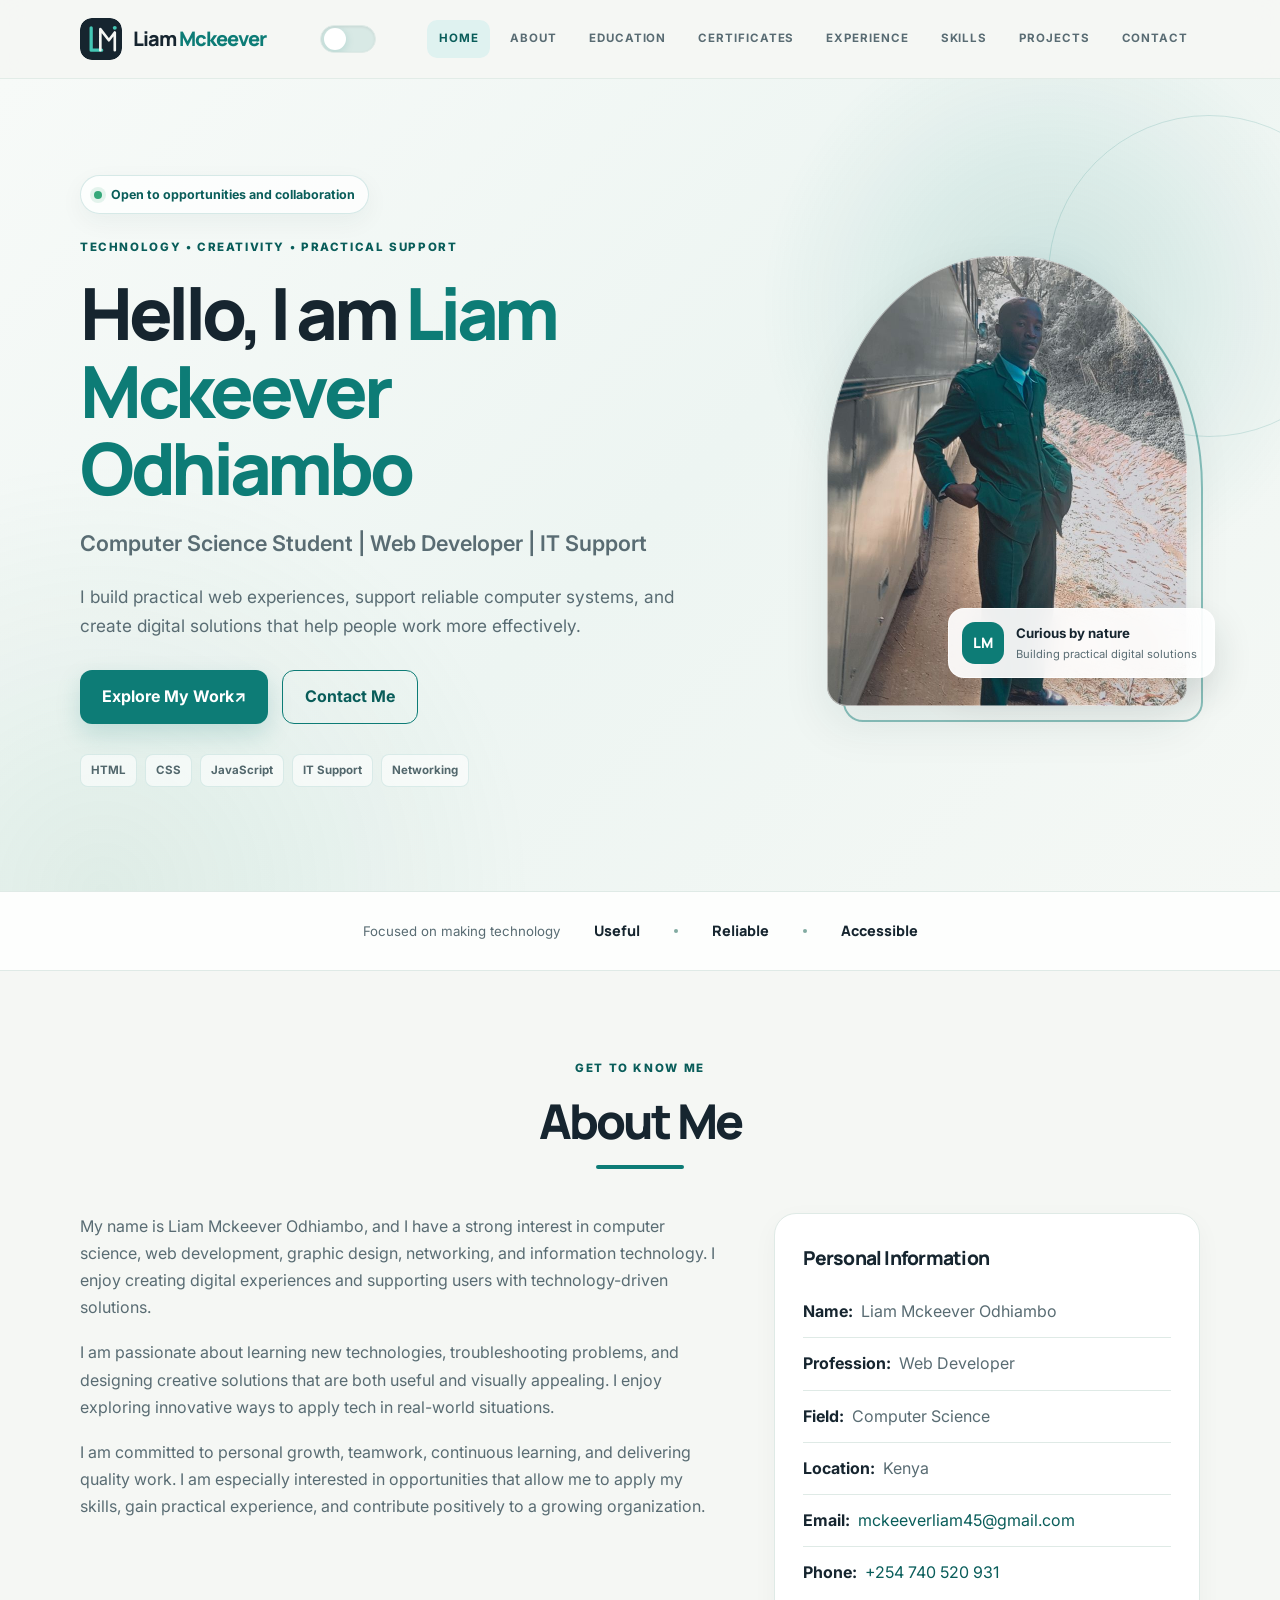
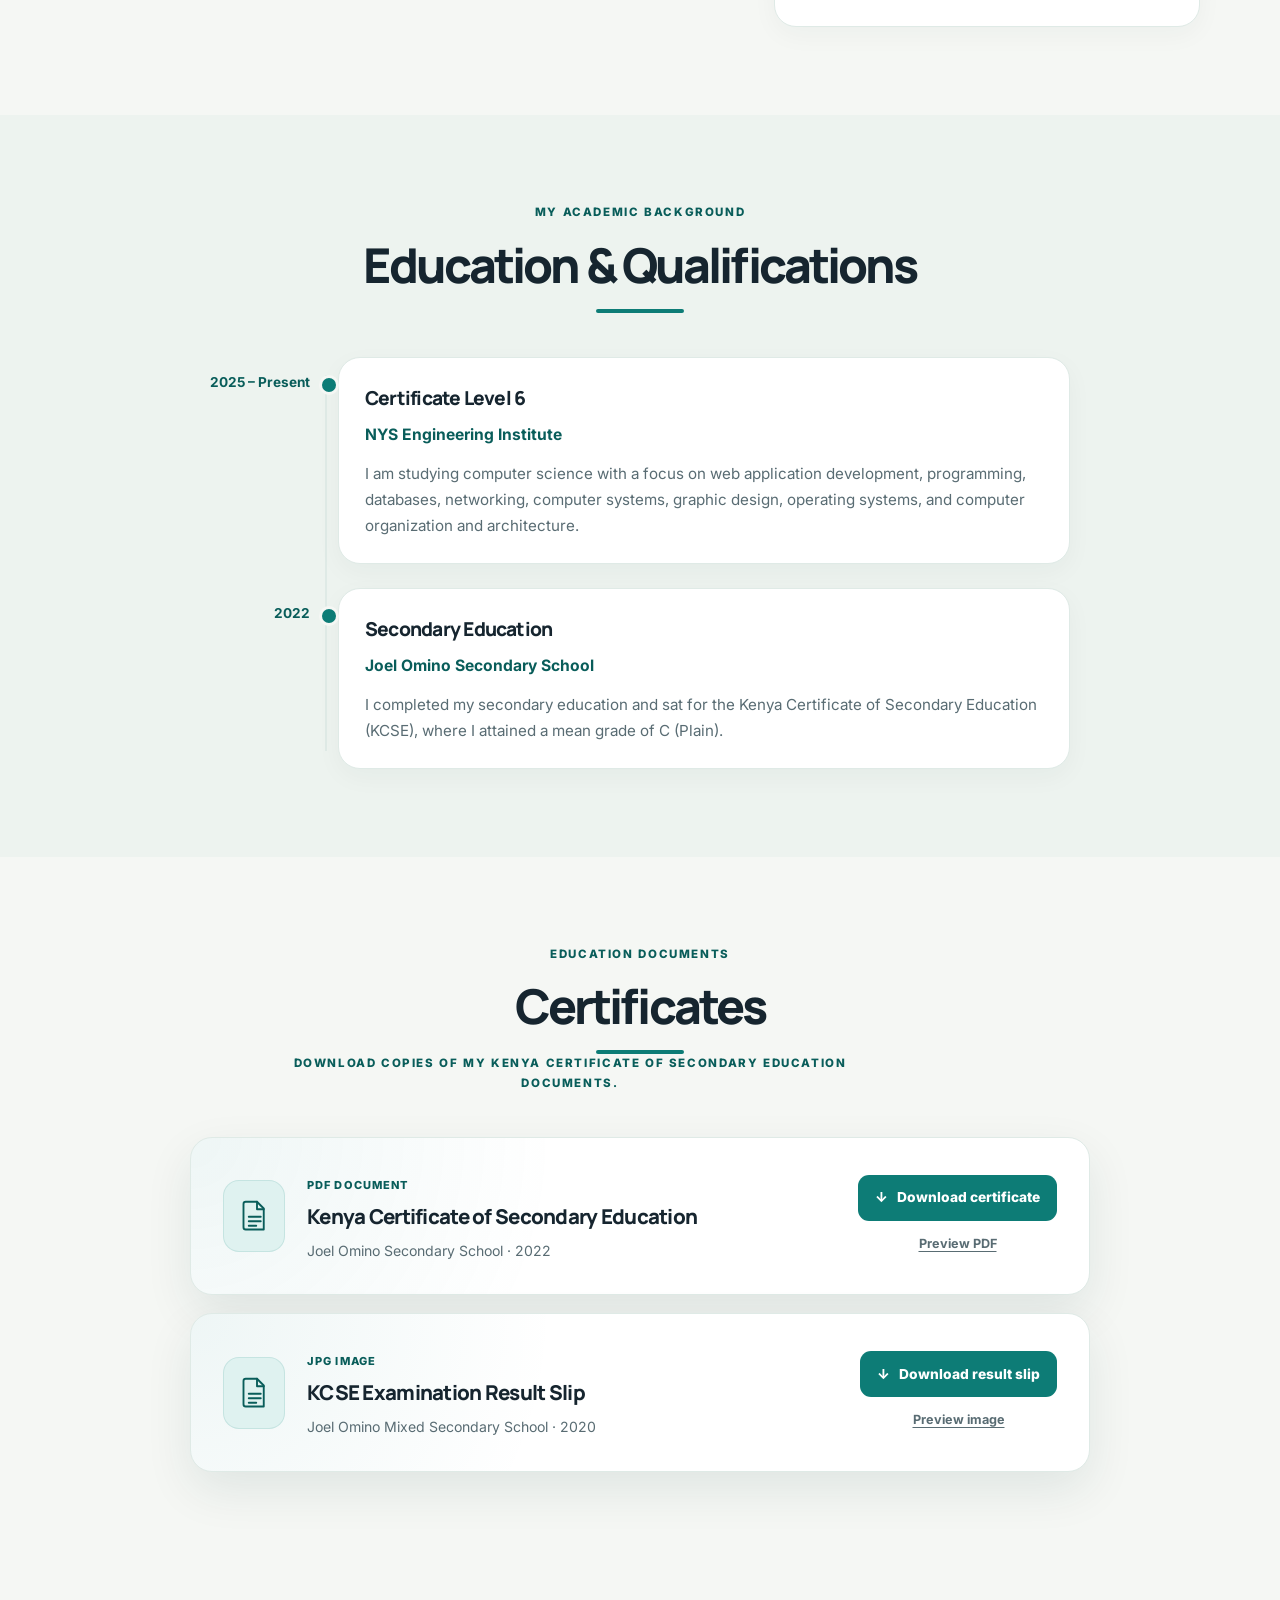
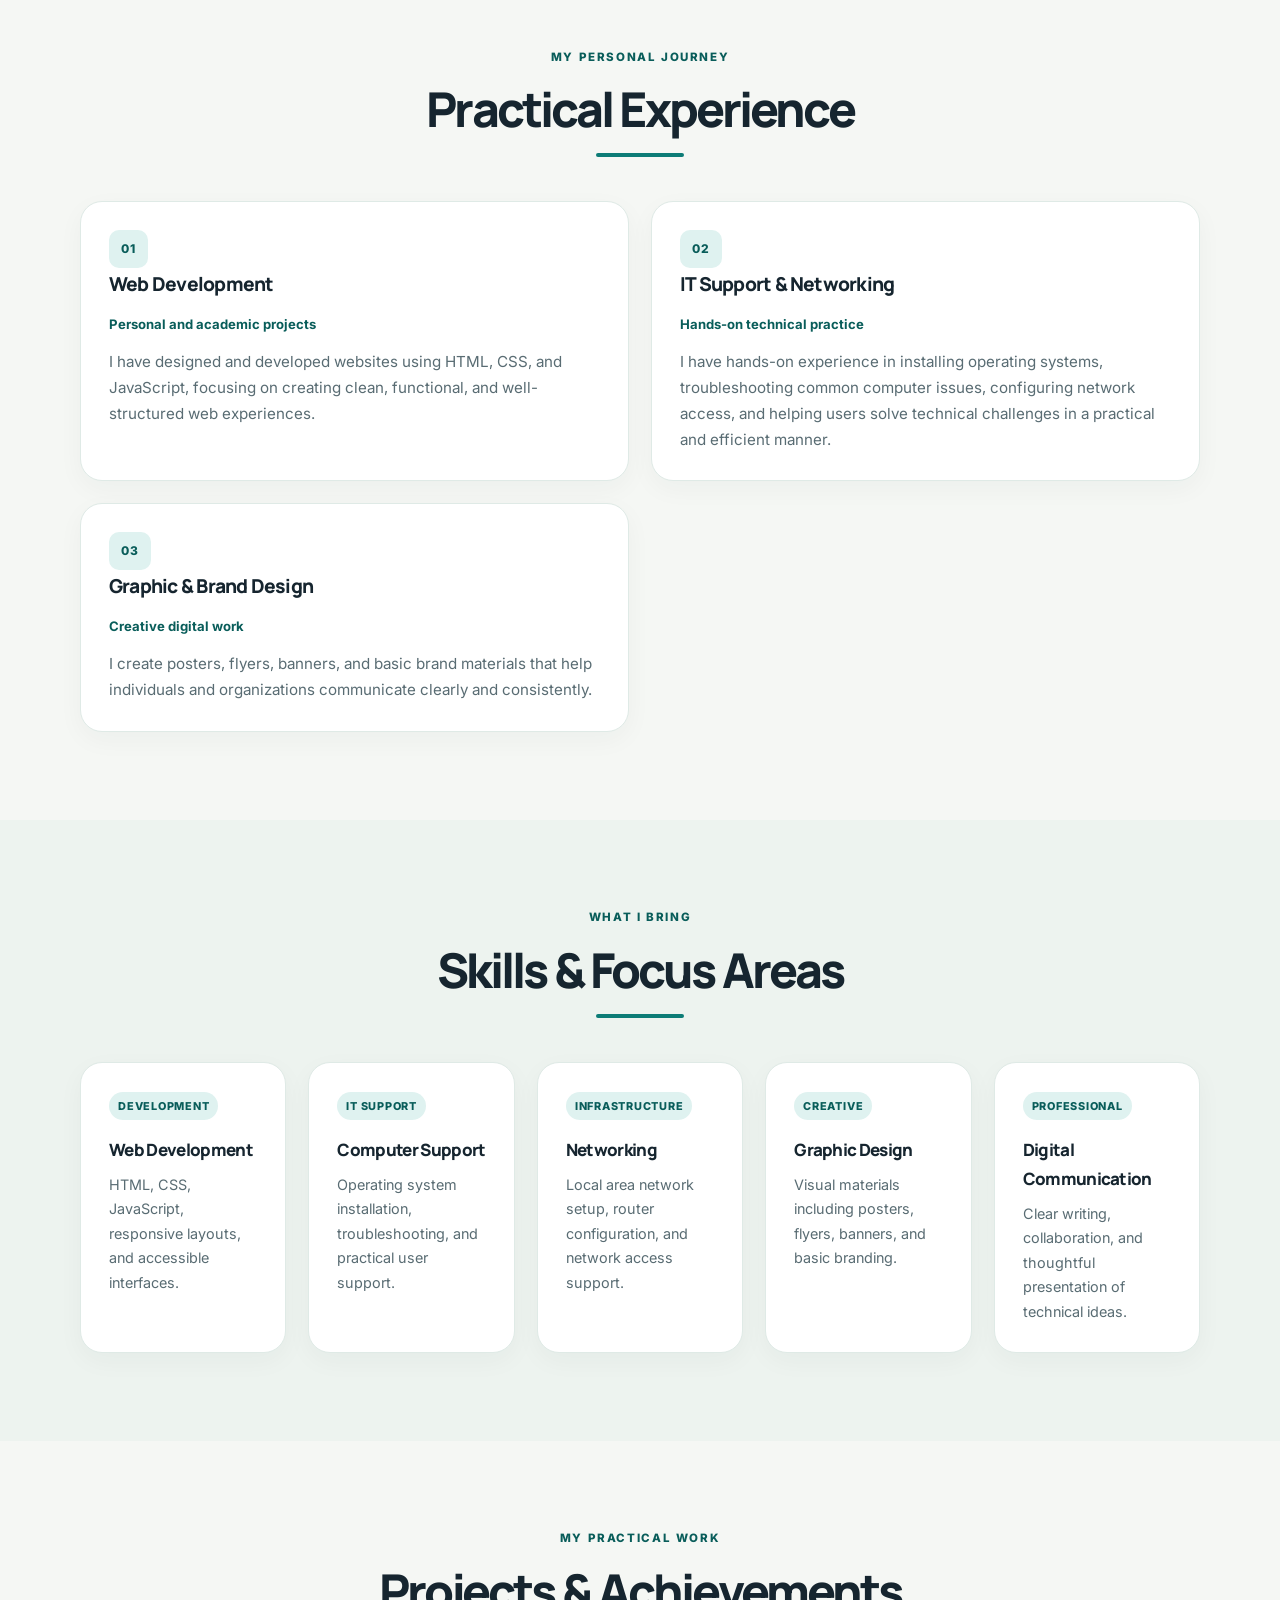
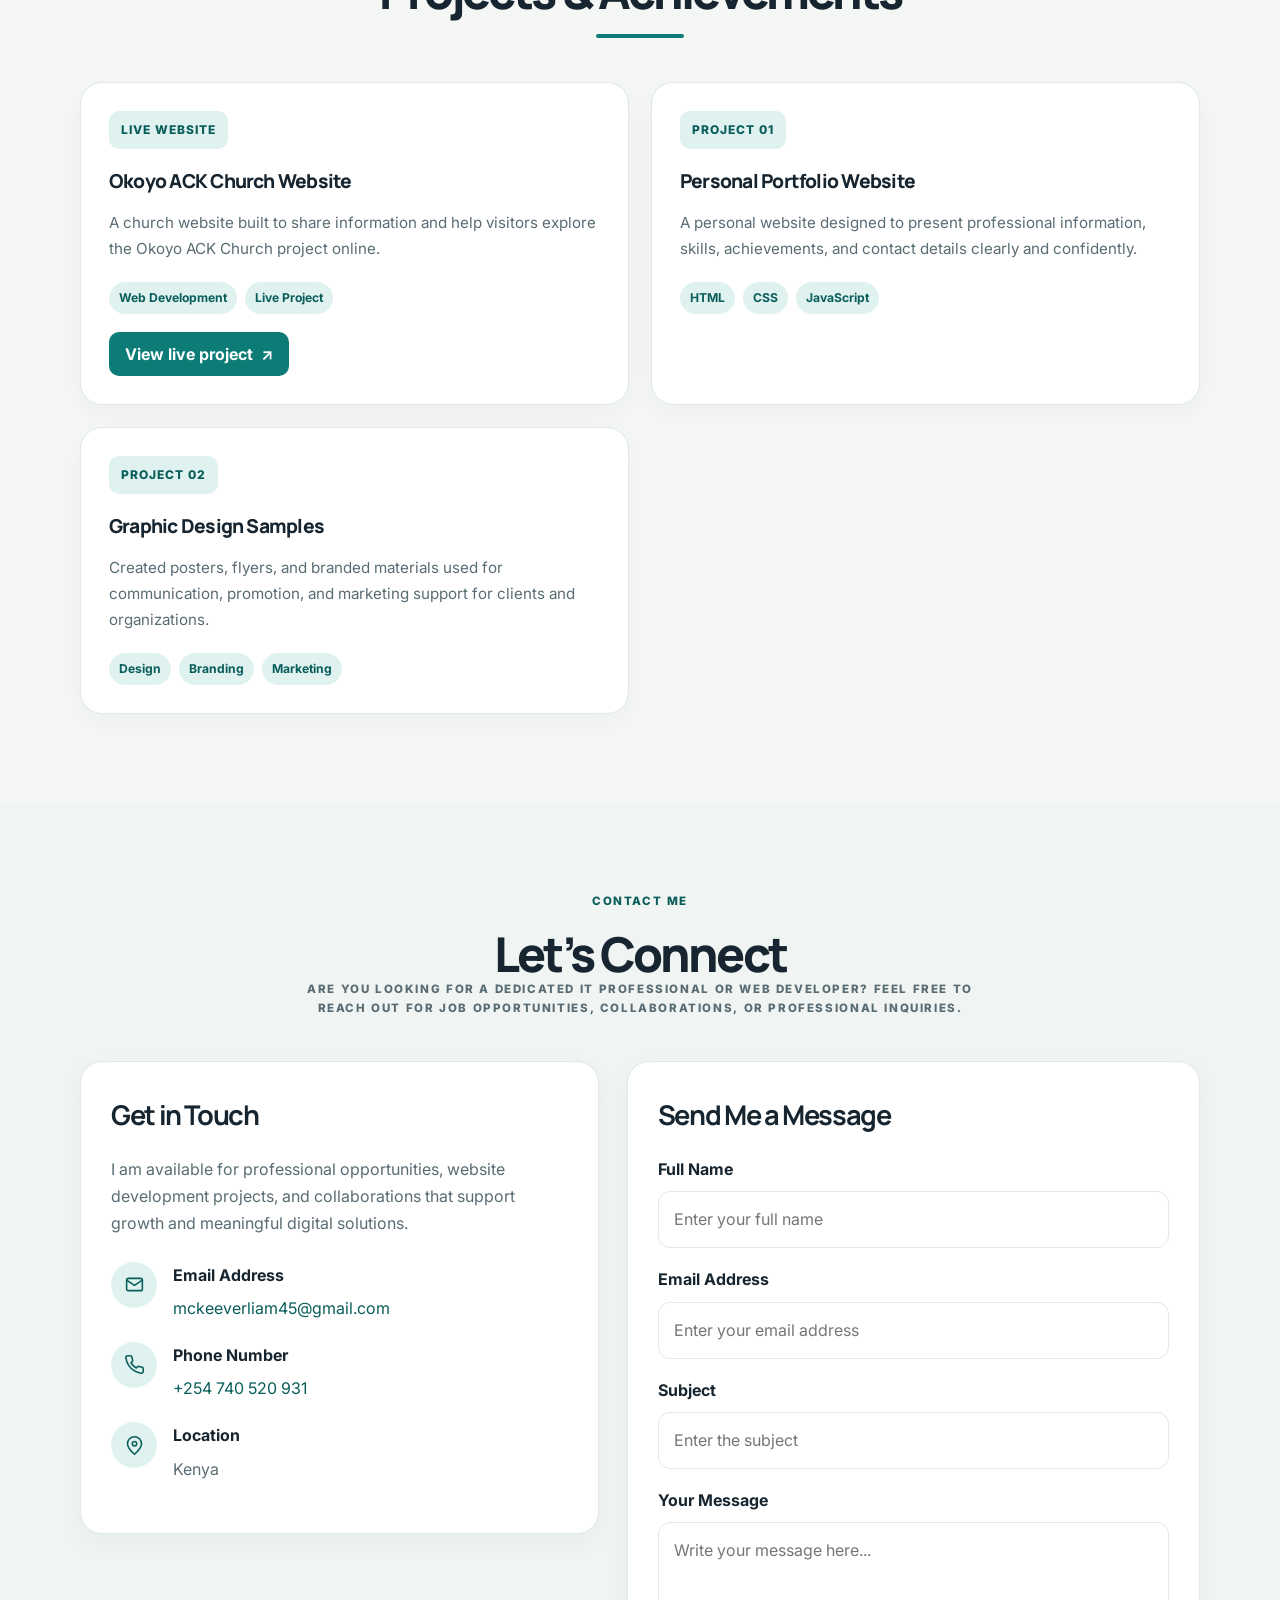
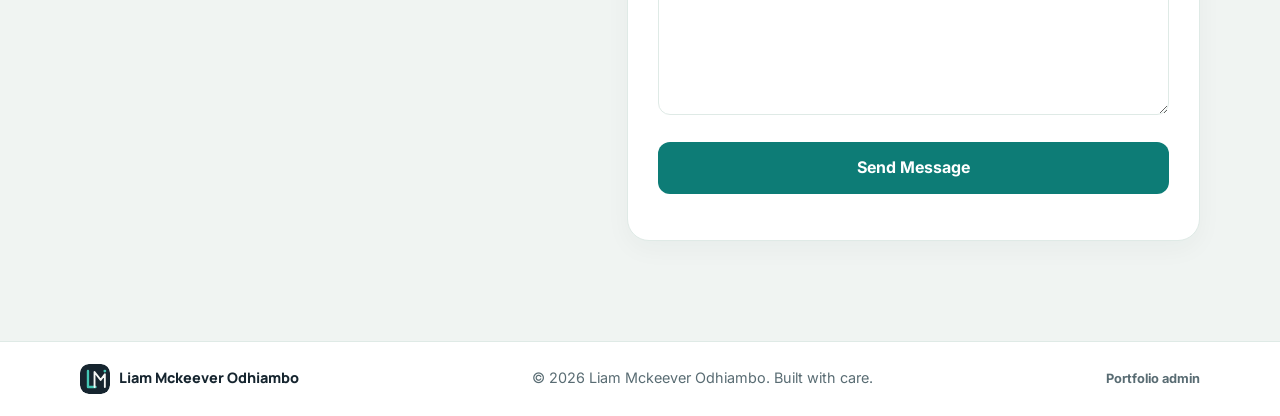
==== liamPortfoloo/index/index.html @ 50aae00d "Add files via upload" ====
<!DOCTYPE html>
<html lang="en">
  <head>
    <meta charset="UTF-8" />
    <meta name="viewport" content="width=device-width, initial-scale=1.0" />
    <meta
      name="description"
      content="Professional portfolio for Liam Mckeever Odhiambo, showcasing experience, education, skills, projects, and contact information."
    />
    <title>Liam Mckeever Odhiambo | Professional Portfolio</title>
    <link rel="icon" type="image/svg+xml" href="../assets/liam-mark.svg" />
    <meta name="theme-color" content="#f5f7f4" />
    <meta property="og:type" content="website" />
    <meta property="og:title" content="Liam Mckeever Odhiambo | Professional Portfolio" />
    <meta
      property="og:description"
      content="Web development, IT support, networking, and creative digital work by Liam Mckeever Odhiambo."
    />
    <link rel="preconnect" href="https://fonts.googleapis.com" />
    <link rel="preconnect" href="https://fonts.gstatic.com" crossorigin />
    <link href="https://fonts.googleapis.com/css2?family=Manrope:wght@400;500;600;700;800&family=Inter:wght@400;500;600;700;800&display=swap" rel="stylesheet" />
    <link rel="stylesheet" href="styles.css" />
    <script>
      /* Apply saved theme before first paint — prevents flash */
      (function () {
        try {
          const saved = localStorage.getItem("liam_theme");
          const prefersDark = window.matchMedia("(prefers-color-scheme: dark)").matches;
          if (saved === "dark" || (!saved && prefersDark)) {
            document.documentElement.dataset.theme = "dark";
          }
        } catch (e) {}
      })();
    </script>
  </head>
  <body>
    <div class="scroll-progress" aria-hidden="true"><span></span></div>
    <a class="skip-link" href="#main-content">Skip to content</a>
    <header class="header">
      <div class="container nav-container">
        <a href="#home" class="logo" aria-label="Liam Mckeever Odhiambo — home">
          <img src="../assets/liam-mark.svg" alt="" aria-hidden="true" />
          <span class="logo-name">Liam <span>Mckeever</span></span>
        </a>

        <!-- Dark mode toggle -->
        <button
          class="theme-toggle"
          id="themeToggle"
          type="button"
          aria-label="Switch to dark mode"
          title="Toggle dark / light mode"
        >
          <span class="theme-toggle-track" aria-hidden="true">
            <span class="theme-toggle-icon theme-toggle-icon--sun">
              <svg width="14" height="14" viewBox="0 0 24 24" fill="none" stroke="currentColor" stroke-width="2.5" stroke-linecap="round"><circle cx="12" cy="12" r="5"/><line x1="12" y1="1" x2="12" y2="3"/><line x1="12" y1="21" x2="12" y2="23"/><line x1="4.22" y1="4.22" x2="5.64" y2="5.64"/><line x1="18.36" y1="18.36" x2="19.78" y2="19.78"/><line x1="1" y1="12" x2="3" y2="12"/><line x1="21" y1="12" x2="23" y2="12"/><line x1="4.22" y1="19.78" x2="5.64" y2="18.36"/><line x1="18.36" y1="5.64" x2="19.78" y2="4.22"/></svg>
            </span>
            <span class="theme-toggle-icon theme-toggle-icon--moon">
              <svg width="13" height="13" viewBox="0 0 24 24" fill="none" stroke="currentColor" stroke-width="2.5" stroke-linecap="round"><path d="M21 12.79A9 9 0 1 1 11.21 3 7 7 0 0 0 21 12.79z"/></svg>
            </span>
            <span class="theme-toggle-thumb"></span>
          </span>
        </button>

        <button
          class="nav-toggle"
          type="button"
          aria-label="Open navigation menu"
          aria-expanded="false"
          aria-controls="mainNavigation"
        >
          <span></span><span></span><span></span>
        </button>

        <nav class="site-nav" id="mainNavigation" aria-label="Main navigation">
          <ul class="nav-links">
            <li><a href="#home">Home</a></li>
            <li><a href="#about">About</a></li>
            <li><a href="#education">Education</a></li>
            <li><a href="#certificates">Certificates</a></li>
            <li><a href="#experience">Experience</a></li>
            <li><a href="#skills">Skills</a></li>
            <li><a href="#projects">Projects</a></li>
            <li><a href="#contact">Contact</a></li>
          </ul>
        </nav>
      </div>
    </header>

    <main id="main-content">
      <section id="home" class="hero">
        <div class="container hero-content">
          <div class="hero-text">
            <p class="availability"><span aria-hidden="true"></span> Open to opportunities and collaboration</p>
            <p class="eyebrow">Technology • creativity • practical support</p>
            <h1>Hello, I am <span>Liam Mckeever Odhiambo</span></h1>
            <h2>Computer Science Student | Web Developer | IT Support</h2>

            <p class="lead">
              I build practical web experiences, support reliable computer systems,
              and create digital solutions that help people work more effectively.
            </p>

            <div class="hero-buttons">
              <a href="#projects" class="btn btn-primary">Explore My Work <span aria-hidden="true">↗</span></a>
              <a href="#contact" class="btn btn-secondary">Contact Me</a>
            </div>
            <div class="hero-toolkit" aria-label="Technology and focus areas">
              <span>HTML</span><span>CSS</span><span>JavaScript</span><span>IT Support</span><span>Networking</span>
            </div>
          </div>

          <div class="hero-image-wrap">
            <div class="hero-image">
              <img src="../images/professional.jpg" alt="Portrait of Liam Mckeever Odhiambo" />
              <div class="portrait-caption">
                <span class="portrait-mark" aria-hidden="true">LM</span>
                <span><strong>Curious by nature</strong><small>Building practical digital solutions</small></span>
              </div>
            </div>
          </div>
        </div>
      </section>

      <section class="focus-band" aria-label="Areas of focus">
        <div class="container focus-band-inner">
          <p>Focused on making technology</p>
          <span>Useful</span><span class="focus-divider" aria-hidden="true"></span>
          <span>Reliable</span><span class="focus-divider" aria-hidden="true"></span>
          <span>Accessible</span>
        </div>
      </section>

      <section id="about" class="section">
        <div class="container">
          <div class="section-heading">
            <p class="eyebrow">Get to know me</p>
            <h2>About Me</h2>
            <div class="underline"></div>
          </div>

          <div class="about-content">
            <div class="about-text">
              <p>
                My name is Liam Mckeever Odhiambo, and I have a strong interest in
                computer science, web development, graphic design, networking, and
                information technology. I enjoy creating digital experiences and
                supporting users with technology-driven solutions.
              </p>

              <p>
                I am passionate about learning new technologies, troubleshooting
                problems, and designing creative solutions that are both useful and
                visually appealing. I enjoy exploring innovative ways to apply tech
                in real-world situations.
              </p>

              <p>
                I am committed to personal growth, teamwork, continuous learning,
                and delivering quality work. I am especially interested in
                opportunities that allow me to apply my skills, gain practical
                experience, and contribute positively to a growing organization.
              </p>
            </div>

            <div class="personal-details">
              <h3>Personal Information</h3>

              <p><strong>Name:</strong> Liam Mckeever Odhiambo</p>
              <p><strong>Profession:</strong> Web Developer</p>
              <p><strong>Field:</strong> Computer Science</p>
              <p><strong>Location:</strong> Kenya</p>
              <p>
                <strong>Email:</strong>
                <a href="mailto:mckeeverliam45@gmail.com">mckeeverliam45@gmail.com</a>
              </p>
              <p>
                <strong>Phone:</strong>
                <a href="tel:+254740520931">+254 740 520 931</a>
              </p>
            </div>
          </div>
        </div>
      </section>

      <section id="education" class="section section-alt">
        <div class="container">
          <div class="section-heading">
            <p class="eyebrow">My academic background</p>
            <h2>Education &amp; Qualifications</h2>
            <div class="underline"></div>
          </div>

          <div class="timeline">
            <div class="timeline-item">
              <div class="timeline-date">2025 – Present</div>

              <div class="timeline-content">
                <h3>Certificate Level 6</h3>
                <h4>NYS Engineering Institute</h4>
                <p>
                  I am studying computer science with a focus on web application
                  development, programming, databases, networking, computer systems,
                  graphic design, operating systems, and computer organization and
                  architecture.
                </p>
              </div>
            </div>

            <div class="timeline-item">
              <div class="timeline-date">2022</div>

              <div class="timeline-content">
                <h3>Secondary Education</h3>
                <h4>Joel Omino Secondary School</h4>
                <p>
                  I completed my secondary education and sat for the Kenya
                  Certificate of Secondary Education (KCSE), where I attained a mean
                  grade of C (Plain).
                </p>
              </div>
            </div>
          </div>
        </div>
      </section>

      <section id="certificates" class="section">
        <div class="container">
          <div class="section-heading">
            <p class="eyebrow">Education documents</p>
            <h2>Certificates</h2>
            <div class="underline"></div>
            <p class="section-intro">
              Download copies of my Kenya Certificate of Secondary Education documents.
            </p>
          </div>

          <div class="certificate-list">
            <article class="certificate-card">
              <div class="certificate-icon" aria-hidden="true">
                <svg viewBox="0 0 48 48" fill="none">
                  <path d="M13 5h15l9 9v28H13a3 3 0 0 1-3-3V8a3 3 0 0 1 3-3Z" stroke="currentColor" stroke-width="2.5" stroke-linejoin="round" />
                  <path d="M28 5v10h9M17 25h16M17 31h16M17 37h10" stroke="currentColor" stroke-width="2.5" stroke-linecap="round" stroke-linejoin="round" />
                </svg>
              </div>
              <div class="certificate-details">
                <span class="certificate-label">PDF document</span>
                <h3>Kenya Certificate of Secondary Education</h3>
                <p>Joel Omino Secondary School · 2022</p>
              </div>
              <div class="certificate-actions">
                <a
                  class="certificate-download"
                  href="../documents/JOEL%20KCSE%20CERT.pdf"
                  download="Liam-Mckeever-Odhiambo-KCSE-Certificate.pdf"
                >
                  <span aria-hidden="true">↓</span> Download certificate
                </a>
                <a
                  class="certificate-preview"
                  href="../documents/JOEL%20KCSE%20CERT.pdf"
                  target="_blank"
                  rel="noopener noreferrer"
                >Preview PDF</a>
              </div>
            </article>
            <article class="certificate-card">
              <div class="certificate-icon" aria-hidden="true">
                <svg viewBox="0 0 48 48" fill="none">
                  <path d="M13 5h15l9 9v28H13a3 3 0 0 1-3-3V8a3 3 0 0 1 3-3Z" stroke="currentColor" stroke-width="2.5" stroke-linejoin="round" />
                  <path d="M28 5v10h9M17 25h16M17 31h16M17 37h10" stroke="currentColor" stroke-width="2.5" stroke-linecap="round" stroke-linejoin="round" />
                </svg>
              </div>
              <div class="certificate-details">
                <span class="certificate-label">JPG image</span>
                <h3>KCSE Examination Result Slip</h3>
                <p>Joel Omino Mixed Secondary School · 2020</p>
              </div>
              <div class="certificate-actions">
                <a
                  class="certificate-download"
                  href="../documents/WPS_edit20250319073129_mode-1_rotation180_shape85058832.jpg"
                  download="Liam-Mckeever-Odhiambo-KCSE-Result-Slip.jpg"
                >
                  <span aria-hidden="true">↓</span> Download result slip
                </a>
                <a
                  class="certificate-preview"
                  href="../documents/WPS_edit20250319073129_mode-1_rotation180_shape85058832.jpg"
                  target="_blank"
                  rel="noopener noreferrer"
                >Preview image</a>
              </div>
            </article>
          </div>
        </div>
      </section>

      <section id="experience" class="section">
        <div class="container">
          <div class="section-heading">
            <p class="eyebrow">My personal journey</p>
            <h2>Practical Experience</h2>
            <div class="underline"></div>
          </div>

          <div class="experience-grid">
            <article class="card">
              <div class="card-icon">01</div>
              <h3>Web Development</h3>
              <p class="date">Personal and academic projects</p>
              <p>
                I have designed and developed websites using HTML, CSS, and
                JavaScript, focusing on creating clean, functional, and well-structured
                web experiences.
              </p>
            </article>

            <article class="card">
              <div class="card-icon">02</div>
              <h3>IT Support &amp; Networking</h3>
              <p class="date">Hands-on technical practice</p>
              <p>
                I have hands-on experience in installing operating systems,
                troubleshooting common computer issues, configuring network access,
                and helping users solve technical challenges in a practical and
                efficient manner.
              </p>
            </article>

            <article class="card">
              <div class="card-icon">03</div>
              <h3>Graphic &amp; Brand Design</h3>
              <p class="date">Creative digital work</p>
              <p>
                I create posters, flyers, banners, and basic brand materials that
                help individuals and organizations communicate clearly and
                consistently.
              </p>
            </article>
          </div>
        </div>
      </section>

      <section id="skills" class="section section-alt">
        <div class="container">
          <div class="section-heading">
            <p class="eyebrow">What I bring</p>
            <h2>Skills &amp; Focus Areas</h2>
            <div class="underline"></div>
          </div>

          <div class="skills-grid">
            <article class="skill-box"><span class="skill-category">Development</span><h3>Web Development</h3><p>HTML, CSS, JavaScript, responsive layouts, and accessible interfaces.</p></article>
            <article class="skill-box"><span class="skill-category">IT Support</span><h3>Computer Support</h3><p>Operating system installation, troubleshooting, and practical user support.</p></article>
            <article class="skill-box"><span class="skill-category">Infrastructure</span><h3>Networking</h3><p>Local area network setup, router configuration, and network access support.</p></article>
            <article class="skill-box"><span class="skill-category">Creative</span><h3>Graphic Design</h3><p>Visual materials including posters, flyers, banners, and basic branding.</p></article>
            <article class="skill-box"><span class="skill-category">Professional</span><h3>Digital Communication</h3><p>Clear writing, collaboration, and thoughtful presentation of technical ideas.</p></article>
          </div>
        </div>
      </section>

      <section id="projects" class="section">
        <div class="container">
          <div class="section-heading">
            <p class="eyebrow">My practical work</p>
            <h2>Projects &amp; Achievements</h2>
            <div class="underline"></div>
          </div>

          <div class="projects-grid">
            <article class="project-card persistent-project" data-project-url="https://okoyo-ack-church.onrender.com/">
              <div class="project-number">Live website</div>
              <h3>Okoyo ACK Church Website</h3>
              <p>
                A church website built to share information and help visitors
                explore the Okoyo ACK Church project online.
              </p>
              <div class="tags">
                <span>Web Development</span>
                <span>Live Project</span>
              </div>
              <a
                class="project-link-button"
                href="https://okoyo-ack-church.onrender.com/"
                target="_blank"
                rel="noopener noreferrer"
                aria-label="View the Okoyo ACK Church website (opens in a new tab)"
              >View live project <span aria-hidden="true">↗</span></a>
            </article>

            <article class="project-card">
              <div class="project-number">Project 01</div>
              <h3>Personal Portfolio Website</h3>
              <p>
                A personal website designed to present professional information,
                skills, achievements, and contact details clearly and confidently.
              </p>
              <div class="tags">
                <span>HTML</span>
                <span>CSS</span>
                <span>JavaScript</span>
              </div>
            </article>

            <article class="project-card">
              <div class="project-number">Project 02</div>
              <h3>Graphic Design Samples</h3>
              <p>
                Created posters, flyers, and branded materials used for communication,
                promotion, and marketing support for clients and organizations.
              </p>
              <div class="tags">
                <span>Design</span>
                <span>Branding</span>
                <span>Marketing</span>
              </div>
            </article>
          </div>
        </div>
      </section>
      <section id="contact" class="contact-section">
      <div class="container contact-container">
        <div class="section-heading contact-heading">
          <p class="eyebrow">Contact me</p>
          <h2>Let’s Connect</h2>
          <p>
            Are you looking for a dedicated IT professional or web developer? Feel
            free to reach out for job opportunities, collaborations, or professional
            inquiries.
          </p>
        </div>

        <div class="contact-content">
          <div class="contact-info">
            <h3>Get in Touch</h3>
            <p>
              I am available for professional opportunities, website development
              projects, and collaborations that support growth and meaningful
              digital solutions.
            </p>

            <div class="contact-item">
              <span class="contact-icon" aria-hidden="true">
                <svg viewBox="0 0 24 24" fill="none" stroke="currentColor" stroke-width="1.8" stroke-linecap="round" stroke-linejoin="round">
                  <rect x="3" y="5" width="18" height="14" rx="2"></rect>
                  <path d="m3 7 9 6 9-6"></path>
                </svg>
              </span>
              <div>
                <h4>Email Address</h4>
                <p>
                  <a href="mailto:mckeeverliam45@gmail.com">mckeeverliam45@gmail.com</a>
                </p>
              </div>
            </div>

            <div class="contact-item">
              <span class="contact-icon" aria-hidden="true">
                <svg viewBox="0 0 24 24" fill="none" stroke="currentColor" stroke-width="1.8" stroke-linecap="round" stroke-linejoin="round">
                  <path d="M22 16.9v3a2 2 0 0 1-2.2 2 19.8 19.8 0 0 1-8.6-3.1 19.4 19.4 0 0 1-6-6A19.8 19.8 0 0 1 2.1 4.2 2 2 0 0 1 4.1 2h3a2 2 0 0 1 2 1.7c.1 1 .4 2 .7 2.9a2 2 0 0 1-.5 2.1L8 10a16 16 0 0 0 6 6l1.3-1.3a2 2 0 0 1 2.1-.5c.9.3 1.9.6 2.9.7a2 2 0 0 1 1.7 2Z"></path>
                </svg>
              </span>
              <div>
                <h4>Phone Number</h4>
                <p>
                  <a href="tel:+254740520931">+254 740 520 931</a>
                </p>
              </div>
            </div>

            <div class="contact-item">
              <span class="contact-icon" aria-hidden="true">
                <svg viewBox="0 0 24 24" fill="none" stroke="currentColor" stroke-width="1.8" stroke-linecap="round" stroke-linejoin="round">
                  <path d="M20 10c0 5-8 12-8 12S4 15 4 10a8 8 0 1 1 16 0Z"></path>
                  <circle cx="12" cy="10" r="2.5"></circle>
                </svg>
              </span>
              <div>
                <h4>Location</h4>
                <p>Kenya</p>
              </div>
            </div>

          </div>

          <div class="contact-form-container">
            <h3>Send Me a Message</h3>

            <form id="contactForm" action="../backend/contact.php" method="post">
              <div class="form-group">
                <label for="name">Full Name</label>
                <input type="text" id="name" name="name" autocomplete="name" maxlength="100" placeholder="Enter your full name" required />
              </div>

              <div class="form-group">
                <label for="email">Email Address</label>
                <input type="email" id="email" name="email" autocomplete="email" maxlength="150" placeholder="Enter your email address" required />
              </div>

              <div class="form-group">
                <label for="subject">Subject</label>
                <input type="text" id="subject" name="subject" maxlength="200" placeholder="Enter the subject" required />
              </div>

              <div class="form-group">
                <label for="message">Your Message</label>
                <textarea id="message" name="message" rows="6" maxlength="5000" placeholder="Write your message here..." required></textarea>
              </div>

              <button type="submit" class="contact-btn">Send Message</button>
              <p id="formStatus" role="status" aria-live="polite"></p>
            </form>
          </div>
        </div>
      </div>
      </section>
    </main>

    <footer class="site-footer">
      <div class="container">
        <a href="#home" class="footer-brand" aria-label="Liam Mckeever Odhiambo — back to top">
          <img src="../assets/liam-mark.svg" alt="" aria-hidden="true" />
          <span>Liam Mckeever Odhiambo</span>
        </a>
        <p>&copy; <span id="currentYear">2026</span> Liam Mckeever Odhiambo. Built with care.</p>
        <a class="admin-access-link" href="admin.html">Portfolio admin</a>
      </div>
    </footer>
    <a class="back-to-top" href="#home" aria-label="Back to top">
      <span aria-hidden="true">↑</span>
    </a>
    <script src="../js/portfolio-content.js" defer></script>
    <script src="../js/contact.js" defer></script>
  </body>
</html>
---- liamPortfoloo/index/styles.css ----
/* ── Light theme (default) ───────────────────────────────── */
:root {
  --bg: #f5f7f4;
  --bg-soft: #eef4f0;
  --surface: #ffffff;
  --surface-strong: #eaf5f3;
  --text: #16252f;
  --muted: #596c73;
  --accent: #0d7c76;
  --accent-dark: #095d5a;
  --accent-soft: #dff2f0;
  --line: #dfeae6;
  --shadow: 0 18px 48px rgba(15, 55, 55, 0.09);
  --radius: 22px;
  --radius-small: 14px;

  /* toggle */
  --toggle-bg:    #d8e9e5;
  --toggle-thumb: #ffffff;
  --toggle-shadow: 0 2px 8px rgba(13,124,118,0.18);
}

/* ── Dark theme ──────────────────────────────────────────── */
[data-theme="dark"] {
  --bg:            #0d1b22;
  --bg-soft:       #132029;
  --surface:       #162530;
  --surface-strong:#1a2f3c;
  --text:          #d8ebea;
  --muted:         #7ea8b0;
  --accent:        #12a399;
  --accent-dark:   #0d7c76;
  --accent-soft:   #0d2e2b;
  --line:          #1e3545;
  --shadow:        0 18px 48px rgba(0, 0, 0, 0.45);

  /* toggle */
  --toggle-bg:    #1e3d4a;
  --toggle-thumb: #12a399;
  --toggle-shadow: 0 2px 8px rgba(18,163,153,0.35);

  color-scheme: dark;
}

/* ── Global theme transition (only on explicit toggles, not page load) ── */
.theme-transitioning,
.theme-transitioning *,
.theme-transitioning *::before,
.theme-transitioning *::after {
  transition:
    background-color 320ms ease,
    border-color 320ms ease,
    color 180ms ease,
    box-shadow 320ms ease !important;
}

* {
  box-sizing: border-box;
}

.skip-link {
  position: absolute;
  top: 12px;
  left: 12px;
  z-index: 30;
  padding: 10px 14px;
  transform: translateY(-160%);
  border-radius: 8px;
  background: var(--text);
  color: #fff;
}

.skip-link:focus {
  transform: translateY(0);
}

.scroll-progress {
  position: fixed;
  z-index: 40;
  inset: 0 0 auto;
  height: 3px;
  pointer-events: none;
}

.scroll-progress span {
  display: block;
  width: 100%;
  height: 100%;
  transform: scaleX(0);
  transform-origin: left;
  background: linear-gradient(90deg, var(--accent), #56b79b);
}

html {
  scroll-behavior: smooth;
  scroll-padding-top: 96px;
}

body {
  margin: 0;
  background: var(--bg);
  color: var(--text);
  font-family: "Inter", Arial, sans-serif;
  line-height: 1.7;
  -webkit-font-smoothing: antialiased;
  text-rendering: optimizeLegibility;
}

img {
  display: block;
  max-width: 100%;
}

a {
  color: var(--accent-dark);
  text-decoration: none;
}

a:hover {
  color: var(--accent);
}

button,
input,
textarea {
  font: inherit;
}

.container {
  width: min(1120px, calc(100% - 48px));
  margin-inline: auto;
}

.header {
  position: sticky;
  top: 0;
  z-index: 20;
  background: rgba(245, 247, 244, 0.9);
  backdrop-filter: blur(12px);
  border-bottom: 1px solid rgba(223, 234, 230, 0.9);
  transition: box-shadow 220ms ease, background-color 220ms ease;
}

.header.is-scrolled {
  background: rgba(250, 251, 249, 0.96);
  box-shadow: 0 8px 26px rgba(15, 55, 55, 0.07);
}

.nav-container {
  position: relative;
  min-height: 78px;
  display: flex;
  align-items: center;
  justify-content: space-between;
  gap: 24px;
  transition: min-height 220ms ease;
}

.header.is-scrolled .nav-container {
  min-height: 66px;
}

.nav-toggle {
  display: none;
  width: 44px;
  height: 44px;
  flex: 0 0 auto;
  flex-direction: column;
  align-items: center;
  justify-content: center;
  gap: 5px;
  padding: 0;
  border: 1px solid var(--line);
  border-radius: 12px;
  background: var(--surface);
  color: var(--text);
  cursor: pointer;
  box-shadow: 0 5px 16px rgba(15, 55, 55, 0.06);
}

.nav-toggle span {
  width: 18px;
  height: 2px;
  border-radius: 2px;
  background: currentColor;
  transition: transform 180ms ease, opacity 180ms ease;
}

.nav-toggle[aria-expanded="true"] span:first-child {
  transform: translateY(7px) rotate(45deg);
}

.nav-toggle[aria-expanded="true"] span:nth-child(2) {
  opacity: 0;
}

.nav-toggle[aria-expanded="true"] span:last-child {
  transform: translateY(-7px) rotate(-45deg);
}

.nav-toggle:focus-visible {
  outline: 3px solid #e7a85b;
  outline-offset: 3px;
}

.logo {
  display: inline-flex;
  align-items: center;
  gap: 11px;
  color: var(--text);
  font-family: "Manrope", Arial, sans-serif;
  font-size: 20px;
  font-weight: 800;
  letter-spacing: -0.05em;
  flex-shrink: 0;
}

.logo > img {
  width: 42px;
  height: 42px;
  border-radius: 12px;
}

.logo-name > span {
  color: var(--accent);
}

.nav-links {
  display: flex;
  flex-wrap: wrap;
  justify-content: flex-end;
  gap: 8px;
  margin: 0;
  padding: 0;
  list-style: none;
}

.nav-links a {
  display: block;
  padding: 9px 12px;
  border-radius: 10px;
  color: var(--muted);
  font-size: 0.72rem;
  font-weight: 700;
  letter-spacing: 0.08em;
  text-transform: uppercase;
  transition: background-color 180ms ease, color 180ms ease, transform 180ms ease;
}

.nav-links a:hover,
.nav-links a:focus-visible {
  background: var(--accent-soft);
  color: var(--accent-dark);
  transform: translateY(-1px);
}

.nav-links a[aria-current="location"] {
  background: var(--accent-soft);
  color: var(--accent-dark);
}

/* ── Dark mode toggle button ─────────────────────────────── */
.theme-toggle {
  display: inline-flex;
  align-items: center;
  flex-shrink: 0;
  padding: 0;
  border: none;
  background: none;
  cursor: pointer;
  outline: none;
  margin-left: 4px;
}

.theme-toggle:focus-visible .theme-toggle-track {
  outline: 3px solid #e7a85b;
  outline-offset: 3px;
}

.theme-toggle-track {
  position: relative;
  display: flex;
  align-items: center;
  width: 56px;
  height: 28px;
  border-radius: 999px;
  background: var(--toggle-bg);
  border: 1.5px solid var(--line);
  box-shadow: inset 0 1px 3px rgba(0,0,0,0.08);
  transition: background 300ms ease, border-color 300ms ease;
  overflow: hidden;
}

.theme-toggle-icon {
  position: absolute;
  display: grid;
  place-items: center;
  width: 22px;
  height: 22px;
  border-radius: 50%;
  transition: opacity 220ms ease, transform 280ms ease;
  pointer-events: none;
  z-index: 1;
}

.theme-toggle-icon--sun {
  left: 3px;
  color: var(--accent-dark);
  opacity: 1;
  transform: scale(1) rotate(0deg);
}

.theme-toggle-icon--moon {
  right: 3px;
  color: #7ea8b0;
  opacity: 0;
  transform: scale(0.5) rotate(-30deg);
}

.theme-toggle-thumb {
  position: absolute;
  left: 3px;
  width: 22px;
  height: 22px;
  border-radius: 50%;
  background: var(--toggle-thumb);
  box-shadow: var(--toggle-shadow);
  transition: left 300ms cubic-bezier(0.34, 1.56, 0.64, 1), background 300ms ease, box-shadow 300ms ease;
  z-index: 2;
}

/* Dark state */
[data-theme="dark"] .theme-toggle-track {
  background: var(--toggle-bg);
  border-color: #1e3545;
}

[data-theme="dark"] .theme-toggle-icon--sun {
  opacity: 0;
  transform: scale(0.5) rotate(30deg);
}

[data-theme="dark"] .theme-toggle-icon--moon {
  opacity: 1;
  transform: scale(1) rotate(0deg);
}

[data-theme="dark"] .theme-toggle-thumb {
  left: 31px;
}

.hero {
  position: relative;
  overflow: hidden;
  padding: 96px 0 104px;
  background:
    radial-gradient(circle at 82% 28%, rgba(13, 124, 118, 0.16), transparent 24%),
    radial-gradient(circle at 8% 100%, rgba(104, 170, 143, 0.12), transparent 30%),
    linear-gradient(135deg, #f7faf8 0%, #edf5f2 52%, #f5f8f5 100%);
}
.hero::before {
  content: "";
  position: absolute;
  right: -90px;
  top: 36px;
  width: 320px;
  height: 320px;
  border: 1px solid rgba(13, 124, 118, 0.15);
  border-radius: 50%;
  animation: orbit-drift 18s ease-in-out infinite alternate;
}

.hero-content {
  position: relative;
  display: grid;
  grid-template-columns: minmax(0, 1.25fr) minmax(260px, 0.75fr);
  align-items: center;
  gap: clamp(40px, 7vw, 100px);
}

.hero-text {
  max-width: 680px;
}

.availability {
  display: inline-flex;
  align-items: center;
  gap: 9px;
  margin: 0 0 24px;
  padding: 8px 13px;
  border: 1px solid rgba(13, 124, 118, 0.16);
  border-radius: 999px;
  background: rgba(255, 255, 255, 0.72);
  color: var(--accent-dark);
  font-size: 0.78rem;
  font-weight: 700;
  box-shadow: 0 8px 24px rgba(15, 55, 55, 0.05);
}

.availability > span {
  width: 8px;
  height: 8px;
  border-radius: 50%;
  background: #35a879;
  box-shadow: 0 0 0 4px rgba(53, 168, 121, 0.13);
  animation: status-pulse 2.4s ease-in-out infinite;
}


.eyebrow,
.section-label,
.section-heading > p {
  margin: 0 0 16px;
  color: var(--accent-dark);
  font-size: 0.72rem;
  font-weight: 800;
  letter-spacing: 0.14em;
  text-transform: uppercase;
}

.hero h1,
.section-heading h2 {
  margin: 0;
  font-family: "Manrope", Arial, sans-serif;
  font-weight: 800;
  letter-spacing: -0.06em;
  line-height: 1.08;
}

.hero h1 {
  font-size: clamp(2.5rem, 6vw, 4.5rem);
  max-width: 700px;
}

.hero h1 span {
  color: var(--accent);
}

.hero h2 {
  margin: 18px 0 20px;
  color: var(--muted);
  font-size: clamp(1rem, 2vw, 1.35rem);
  font-weight: 600;
}

.lead {
  max-width: 620px;
  margin: 0;
  color: var(--muted);
  font-size: 1.08rem;
}

.hero-buttons {
  display: flex;
  flex-wrap: wrap;
  gap: 14px;
  margin-top: 30px;
}

.btn {
  display: inline-flex;
  align-items: center;
  justify-content: center;
  min-height: 50px;
  padding: 12px 22px;
  border-radius: 12px;
  font-size: 1rem;
  font-weight: 700;
  transition: transform 180ms ease, box-shadow 180ms ease, background-color 180ms ease;
}

.btn:hover {
  transform: translateY(-2px);
}

.btn-primary {
  background: var(--accent);
  color: #fff;
  box-shadow: 0 10px 24px rgba(13, 124, 118, 0.18);
}

.btn-primary:hover {
  background: var(--accent-dark);
  color: #fff;
}

.btn-secondary {
  background: transparent;
  border: 1px solid var(--accent);
  color: var(--accent-dark);
}

.btn-secondary:hover {
  background: var(--accent-soft);
}

.hero-image-wrap {
  display: flex;
  justify-content: center;
}

.hero-image {
  position: relative;
  width: min(100%, 360px);
  isolation: isolate;
}

.hero-image::before {
  content: "";
  position: absolute;
  inset: 16px -16px -16px 16px;
  border: 2px solid rgba(13, 124, 118, 0.45);
  border-radius: 48% 48% 20px 20px;
}

.hero-image img {
  position: relative;
  z-index: 1;
  width: 100%;
  aspect-ratio: 4 / 5;
  border-radius: 48% 48% 20px 20px;
  object-fit: cover;
  background: #dfece8;
  box-shadow: var(--shadow);
}

.hero-image::after {
  position: absolute;
  z-index: 2;
  inset: 0;
  border: 1px solid rgba(255, 255, 255, 0.48);
  border-radius: 48% 48% 20px 20px;
  content: "";
  pointer-events: none;
}

.portrait-caption {
  position: absolute;
  z-index: 3;
  right: -28px;
  bottom: 28px;
  display: flex;
  align-items: center;
  gap: 12px;
  max-width: calc(100% + 24px);
  padding: 13px 17px 13px 13px;
  border: 1px solid rgba(255, 255, 255, 0.76);
  border-radius: 16px;
  background: rgba(255, 255, 255, 0.92);
  box-shadow: 0 16px 38px rgba(18, 46, 46, 0.14);
  backdrop-filter: blur(12px);
}

.portrait-mark {
  display: grid;
  width: 42px;
  height: 42px;
  flex: 0 0 auto;
  place-items: center;
  border-radius: 13px;
  background: var(--accent);
  color: white;
  font-family: "Manrope", Arial, sans-serif;
  font-size: 0.9rem;
  font-weight: 800;
}

.portrait-caption strong,
.portrait-caption small {
  display: block;
  white-space: nowrap;
}

.portrait-caption strong {
  color: var(--text);
  font-size: 0.83rem;
}

.portrait-caption small {
  color: var(--muted);
  font-size: 0.7rem;
}

.hero-toolkit {
  display: flex;
  flex-wrap: wrap;
  gap: 8px;
  margin-top: 30px;
}

.hero-toolkit span {
  padding: 6px 10px;
  border: 1px solid rgba(13, 124, 118, 0.12);
  border-radius: 8px;
  background: rgba(255, 255, 255, 0.58);
  color: #52676c;
  font-size: 0.72rem;
  font-weight: 700;
}

.focus-band {
  border-block: 1px solid var(--line);
  background: rgba(255, 255, 255, 0.84);
}

.focus-band-inner {
  display: flex;
  min-height: 78px;
  align-items: center;
  justify-content: center;
  gap: clamp(14px, 3vw, 34px);
}

.focus-band-inner p {
  margin: 0;
  color: var(--muted);
  font-size: 0.83rem;
}

.focus-band-inner > span:not(.focus-divider) {
  color: var(--text);
  font-family: "Manrope", Arial, sans-serif;
  font-size: 0.9rem;
  font-weight: 800;
}

.focus-divider {
  width: 4px;
  height: 4px;
  border-radius: 50%;
  background: #81aaa1;
}

.section {
  padding: 88px 0;
}

.section-alt {
  background: #edf3ef;
}

.section-heading {
  max-width: 720px;
  margin: 0 auto 44px;
  text-align: center;
}

.section-heading h2 {
  font-size: clamp(2rem, 4vw, 3rem);
}

.section-intro {
  max-width: 580px;
  margin: 16px auto 0;
  color: var(--muted);
}

.certificate-list {
  display: grid;
  gap: 18px;
  max-width: 900px;
  margin-inline: auto;
}

.certificate-card {
  display: grid;
  grid-template-columns: auto minmax(0, 1fr) auto;
  align-items: center;
  gap: 22px;
  padding: clamp(20px, 4vw, 32px);
  border: 1px solid var(--line);
  border-radius: var(--radius);
  background:
    radial-gradient(circle at 0 0, rgba(13, 124, 118, 0.07), transparent 40%),
    var(--surface);
  box-shadow: var(--shadow);
  transition: transform 220ms ease, box-shadow 220ms ease, border-color 220ms ease;
}

.certificate-card:hover {
  transform: translateY(-4px);
  border-color: rgba(13, 124, 118, 0.32);
  box-shadow: 0 24px 54px rgba(15, 55, 55, 0.12);
}

.certificate-icon {
  display: grid;
  width: 62px;
  height: 72px;
  place-items: center;
  border: 1px solid rgba(13, 124, 118, 0.12);
  border-radius: 16px;
  background: var(--accent-soft);
  color: var(--accent-dark);
}

.certificate-icon svg {
  width: 36px;
  height: 36px;
}

.certificate-label {
  display: inline-flex;
  margin-bottom: 8px;
  color: var(--accent-dark);
  font-size: 0.69rem;
  font-weight: 800;
  letter-spacing: 0.1em;
  text-transform: uppercase;
}

.certificate-details h3 {
  margin: 0;
  color: var(--text);
  font-family: "Manrope", Arial, sans-serif;
  font-size: clamp(1.05rem, 2.5vw, 1.28rem);
  font-weight: 800;
  letter-spacing: -0.035em;
  line-height: 1.35;
}

.certificate-details p {
  margin: 8px 0 0;
  color: var(--muted);
  font-size: 0.88rem;
}

.certificate-actions {
  display: grid;
  justify-items: center;
  gap: 9px;
}

.certificate-download {
  display: inline-flex;
  min-height: 46px;
  align-items: center;
  justify-content: center;
  gap: 9px;
  padding: 0 17px;
  border-radius: 11px;
  background: var(--accent);
  color: #fff;
  font-size: 0.86rem;
  font-weight: 800;
  white-space: nowrap;
  transition: transform 180ms ease, background-color 180ms ease, box-shadow 180ms ease;
}

.certificate-download:hover {
  transform: translateY(-2px);
  background: var(--accent-dark);
  color: #fff;
  box-shadow: 0 8px 20px rgba(9, 93, 90, 0.2);
}

.certificate-preview {
  padding: 3px 8px;
  color: var(--muted);
  font-size: 0.79rem;
  font-weight: 700;
  text-decoration: underline;
  text-underline-offset: 3px;
}

.certificate-download:focus-visible,
.certificate-preview:focus-visible {
  outline: 3px solid #e7a85b;
  outline-offset: 4px;
}

.underline {
  width: 62px;
  height: 4px;
  margin: 18px auto 0;
  border-radius: 999px;
  background: var(--accent);
  transform-origin: center;
  transition: width 420ms ease;
}

.section-heading.is-visible .underline {
  width: 88px;
}

.about-content {
  display: grid;
  grid-template-columns: minmax(0, 1.2fr) minmax(260px, 0.8fr);
  gap: 56px;
  align-items: start;
}

.about-text p {
  margin: 0 0 18px;
  color: var(--muted);
}

.personal-details,
.card,
.skill-box,
.project-card,
.timeline-content {
  background: var(--surface);
  border: 1px solid var(--line);
  border-radius: var(--radius);
  box-shadow: 0 8px 26px rgba(15, 55, 55, 0.04);
}

.personal-details,
.card,
.skill-box,
.project-card,
.timeline-content,
.contact-info,
.contact-form-container {
  transition: border-color 220ms ease, box-shadow 220ms ease, transform 220ms ease;
}

.personal-details:hover,
.card:hover,
.skill-box:hover,
.project-card:hover,
.timeline-content:hover,
.contact-info:hover,
.contact-form-container:hover {
  border-color: rgba(13, 124, 118, 0.28);
  box-shadow: 0 20px 48px rgba(15, 55, 55, 0.1);
}

.card,
.skill-box,
.project-card {
  position: relative;
  overflow: hidden;
}

.card::before,
.skill-box::before,
.project-card::before {
  position: absolute;
  inset: 0 0 auto;
  height: 3px;
  transform: scaleX(0);
  transform-origin: left;
  background: linear-gradient(90deg, var(--accent), #65b99c);
  content: "";
  transition: transform 280ms ease;
}

.card:hover::before,
.skill-box:hover::before,
.project-card:hover::before {
  transform: scaleX(1);
}

.personal-details {
  padding: 28px;
}

.personal-details h3,
.card h3,
.skill-box h3,
.project-card h3,
.timeline-content h3 {
  margin: 0 0 12px;
  color: var(--text);
  font-family: "Manrope", Arial, sans-serif;
  font-size: 1.2rem;
  font-weight: 800;
  letter-spacing: -0.04em;
}

.personal-details p {
  display: flex;
  flex-wrap: wrap;
  gap: 8px;
  margin: 0;
  padding: 12px 0;
  border-bottom: 1px solid var(--line);
  color: var(--muted);
}

.personal-details p:last-child {
  border-bottom: 0;
}

.personal-details strong {
  color: var(--text);
}

.timeline {
  position: relative;
  display: grid;
  gap: 24px;
  max-width: 860px;
  margin-inline: auto;
}

.timeline::before {
  content: "";
  position: absolute;
  top: 18px;
  bottom: 18px;
  left: 115px;
  width: 2px;
  background: var(--line);
}

.timeline-item {
  position: relative;
  display: grid;
  grid-template-columns: 100px minmax(0, 1fr);
  gap: 28px;
  align-items: start;
}

.timeline-item::before {
  content: "";
  position: absolute;
  top: 18px;
  left: 109px;
  width: 14px;
  height: 14px;
  border: 3px solid var(--bg);
  border-radius: 50%;
  background: var(--accent);
}

.timeline-date {
  padding-top: 14px;
  color: var(--accent-dark);
  font-size: 0.85rem;
  font-weight: 700;
  text-align: right;
}

.timeline-content {
  padding: 24px 26px;
}

.timeline-content h4 {
  margin: -4px 0 12px;
  color: var(--accent-dark);
  font-size: 0.98rem;
  font-weight: 700;
}

.timeline-content p,
.card > p:not(.date),
.project-card > p {
  margin: 0;
  color: var(--muted);
  font-size: 0.95rem;
}

.experience-grid,
.skills-grid,
.projects-grid {
  display: grid;
  grid-template-columns: repeat(2, minmax(0, 1fr));
  gap: 22px;
}

.card,
.project-card,
.skill-box {
  padding: 28px;
}

.card:hover,
.skill-box:hover,
.project-card:hover {
  transform: translateY(-5px);
}

.card-icon,
.project-number {
  display: inline-flex;
  min-height: 38px;
  align-items: center;
  padding: 6px 12px;
  border-radius: 10px;
  background: var(--accent-soft);
  color: var(--accent-dark);
  font-size: 0.75rem;
  font-weight: 800;
  letter-spacing: 0.08em;
  text-transform: uppercase;
  transition: background-color 200ms ease, transform 200ms ease;
}

.card:hover .card-icon,
.project-card:hover .project-number {
  transform: translateY(-2px);
  background: #d3ece6;
}

.card .date {
  margin: 12px 0 14px;
  color: var(--accent-dark);
  font-size: 0.82rem;
  font-weight: 700;
}

.card p + p {
  margin-top: 16px;
}

.skills-grid {
  grid-template-columns: repeat(5, minmax(0, 1fr));
}

.skill-box h3 {
  margin-bottom: 8px;
  font-size: 1.06rem;
}

.skill-category {
  display: inline-flex;
  margin-bottom: 16px;
  padding: 5px 9px;
  border-radius: 999px;
  background: var(--accent-soft);
  color: var(--accent-dark);
  font-size: 0.68rem;
  font-weight: 800;
  letter-spacing: 0.07em;
  text-transform: uppercase;
}

.skill-box p {
  margin: 0;
  color: var(--muted);
  font-size: 0.9rem;
}

.project-card h3 {
  margin-top: 16px;
  font-size: 1.2rem;
}

.project-card > img {
  width: 100%;
  max-height: 220px;
  margin: 0 0 16px;
  border-radius: 14px;
  object-fit: cover;
  transition: transform 400ms ease;
}

.project-card:has(> img) {
  overflow: hidden;
}

.project-card:hover > img {
  transform: scale(1.025);
}

.project-card > a {
  display: inline-flex;
  margin-top: 18px;
  color: var(--accent-dark);
  font-weight: 700;
}

.project-card > .project-link-button {
  align-items: center;
  gap: 8px;
  min-height: 44px;
  padding: 0 16px;
  border-radius: 10px;
  background: var(--accent);
  color: #fff;
  transition: background-color 180ms ease, transform 180ms ease;
}

.project-card > .project-link-button:hover {
  transform: translateY(-1px);
  background: var(--accent-dark);
  color: #fff;
}

.tags {
  display: flex;
  flex-wrap: wrap;
  gap: 8px;
  margin-top: 20px;
}

.tags span {
  display: inline-flex;
  align-items: center;
  padding: 6px 10px;
  border-radius: 999px;
  background: var(--accent-soft);
  color: var(--accent-dark);
  font-size: 0.76rem;
  font-weight: 700;
}

.contact-section {
  padding: 90px 0 100px;
  background: #f0f4f2;
}

.contact-btn:focus-visible,
.btn:focus-visible,
.project-link-button:focus-visible {
  outline: 3px solid #e7a85b;
  outline-offset: 4px;
}

.contact-heading {
  margin-bottom: 42px;
}

.contact-heading p:last-child {
  max-width: 700px;
  margin: 0 auto;
  color: var(--muted);
}

.contact-content {
  display: grid;
  grid-template-columns: minmax(0, 0.95fr) minmax(0, 1.05fr);
  gap: 28px;
  align-items: start;
}

.contact-info,
.contact-form-container {
  background: var(--surface);
  border: 1px solid var(--line);
  border-radius: var(--radius);
  padding: 30px;
  box-shadow: 0 8px 26px rgba(15, 55, 55, 0.04);
}

.contact-info h3,
.contact-form-container h3 {
  margin: 0 0 18px;
  font-family: "Manrope", Arial, sans-serif;
  font-size: 1.7rem;
  letter-spacing: -0.05em;
}

.contact-info > p {
  margin: 0 0 24px;
  color: var(--muted);
}

.contact-item {
  display: flex;
  align-items: flex-start;
  gap: 16px;
  margin-bottom: 20px;
}

.contact-icon {
  display: inline-flex;
  align-items: center;
  justify-content: center;
  width: 46px;
  height: 46px;
  background: var(--accent-soft);
  border-radius: 50%;
  flex-shrink: 0;
  transition: transform 220ms ease, background-color 220ms ease;
}

.contact-item:hover .contact-icon {
  transform: translateY(-3px) rotate(-5deg);
  background: #d3ece6;
}

.contact-icon svg {
  width: 21px;
  height: 21px;
  color: var(--accent-dark);
}

.contact-item h4 {
  margin: 0 0 6px;
  color: var(--text);
}

.contact-item p {
  margin: 0;
  color: var(--muted);
  overflow-wrap: anywhere;
}

.social-links {
  display: flex;
  flex-wrap: wrap;
  gap: 12px;
  margin-top: 30px;
}

.social-links a {
  display: inline-flex;
  align-items: center;
  justify-content: center;
  min-height: 42px;
  padding: 0 18px;
  border-radius: 10px;
  background: var(--text);
  color: #fff;
  font-weight: 600;
  transition: transform 180ms ease, background-color 180ms ease;
}

.social-links a:hover {
  background: var(--accent-dark);
  color: #fff;
  transform: translateY(-2px);
}

.form-group {
  margin-bottom: 18px;
}

.form-group label {
  display: block;
  margin-bottom: 8px;
  color: var(--text);
  font-weight: 700;
}

.form-group input,
.form-group textarea {
  width: 100%;
  padding: 14px 15px;
  border: 1px solid var(--line);
  border-radius: 12px;
  background: #fff;
  color: var(--text);
  transition: border-color 180ms ease, box-shadow 180ms ease;
}

.form-group input:focus,
.form-group textarea:focus {
  outline: none;
  border-color: rgba(13, 124, 118, 0.8);
  box-shadow: 0 0 0 4px rgba(13, 124, 118, 0.12);
}

.form-group textarea {
  min-height: 150px;
  resize: vertical;
}

.contact-btn {
  width: 100%;
  min-height: 52px;
  border: none;
  border-radius: 12px;
  background: var(--accent);
  color: #fff;
  font-weight: 700;
  cursor: pointer;
  transition: background-color 180ms ease, transform 180ms ease;
}

.contact-btn:hover {
  background: var(--accent-dark);
  transform: translateY(-1px);
}

.contact-btn,
.project-link-button,
.btn-primary {
  position: relative;
  overflow: hidden;
}

.contact-btn::after,
.project-link-button::after,
.btn-primary::after {
  position: absolute;
  top: -60%;
  bottom: -60%;
  left: -45%;
  width: 30%;
  transform: translateX(-180%) rotate(18deg);
  background: rgba(255, 255, 255, 0.2);
  content: "";
  transition: transform 550ms ease;
}

.contact-btn:hover::after,
.project-link-button:hover::after,
.btn-primary:hover::after {
  transform: translateX(560%) rotate(18deg);
}

#formStatus {
  margin: 16px 0 0;
  color: var(--muted);
}

#formStatus.is-success {
  color: var(--accent-dark);
}

#formStatus.is-error {
  color: #a32929;
}

.contact-btn:disabled {
  cursor: wait;
  opacity: 0.7;
  transform: none;
}

.site-footer {
  padding: 22px 0;
  border-top: 1px solid var(--line);
  background: var(--surface);
  color: var(--muted);
  text-align: center;
  font-size: 0.9rem;
}

.site-footer .container {
  display: flex;
  align-items: center;
  justify-content: space-between;
  gap: 16px;
}

.footer-brand {
  display: inline-flex;
  align-items: center;
  gap: 9px;
  color: var(--text);
  font-family: "Manrope", Arial, sans-serif;
  font-weight: 800;
}

.footer-brand img {
  width: 30px;
  height: 30px;
  border-radius: 9px;
}

.site-footer p {
  margin: 0;
}

.admin-access-link {
  color: var(--muted);
  font-size: 0.8rem;
  font-weight: 700;
}

.admin-access-link:hover {
  color: var(--accent-dark);
}

.back-to-top {
  position: fixed;
  z-index: 19;
  right: 24px;
  bottom: 24px;
  display: grid;
  width: 46px;
  height: 46px;
  place-items: center;
  border: 1px solid rgba(255, 255, 255, 0.8);
  border-radius: 15px;
  background: var(--accent);
  color: #fff;
  box-shadow: 0 10px 28px rgba(9, 93, 90, 0.24);
  font-size: 1.4rem;
  font-weight: 700;
  opacity: 0;
  pointer-events: none;
  transform: translateY(10px);
  visibility: hidden;
  transition: opacity 200ms ease, transform 200ms ease, background-color 200ms ease, visibility 200ms ease;
}

.back-to-top.is-visible {
  opacity: 1;
  pointer-events: auto;
  transform: translateY(0);
  visibility: visible;
}

.back-to-top:hover {
  transform: translateY(-3px);
  background: var(--accent-dark);
  color: #fff;
}

.back-to-top:focus-visible {
  outline: 3px solid #e7a85b;
  outline-offset: 4px;
}

@media (prefers-reduced-motion: no-preference) {
  html.motion-ready .reveal {
    opacity: 0;
    transform: translateY(22px);
    transition:
      opacity 650ms ease,
      transform 650ms cubic-bezier(0.2, 0.7, 0.2, 1);
    transition-delay: var(--reveal-delay, 0ms);
  }

  html.motion-ready .reveal.is-visible {
    opacity: 1;
    transform: translateY(0);
  }

  .timeline-item.reveal {
    transform: translateX(18px);
  }

  .timeline-item.reveal.is-visible {
    transform: translateX(0);
  }
}

@media (max-width: 900px) {
  .nav-container {
    align-items: center;
    flex-direction: row;
    justify-content: space-between;
    padding: 12px 0;
  }

  .hero-content,
  .about-content,
  .contact-content,
  .experience-grid,
  .projects-grid {
    grid-template-columns: 1fr;
  }

  .skills-grid {
    grid-template-columns: repeat(3, minmax(0, 1fr));
  }
}

@media (max-width: 760px) {
  .nav-container {
    min-height: 68px;
  }

  .nav-toggle {
    display: flex;
  }

  .nav-toggle span {
    width: 18px;
    height: 2px;
    border-radius: 2px;
    background: currentColor;
    transition: transform 180ms ease, opacity 180ms ease;
  }

  .nav-toggle[aria-expanded="true"] span:first-child {
    transform: translateY(7px) rotate(45deg);
  }

  .nav-toggle[aria-expanded="true"] span:nth-child(2) {
    opacity: 0;
  }

  .nav-toggle[aria-expanded="true"] span:last-child {
    transform: translateY(-7px) rotate(-45deg);
  }

  .site-nav {
    position: absolute;
    z-index: 25;
    top: calc(100% + 8px);
    right: 0;
    left: 0;
    display: none;
    padding: 10px;
    border: 1px solid var(--line);
    border-radius: 16px;
    background: rgba(255, 255, 255, 0.98);
    box-shadow: 0 20px 44px rgba(15, 55, 55, 0.15);
    backdrop-filter: blur(16px);
  }

  .site-nav.is-open {
    display: block;
  }

  .nav-links {
    display: grid;
    grid-template-columns: 1fr;
    gap: 4px;
  }

  .nav-links a {
    padding: 11px 13px;
    font-size: 0.76rem;
  }
}

@media (max-width: 640px) {
  .container {
    width: min(100% - 32px, 520px);
  }

  .logo {
    font-size: 18px;
  }

  .logo > img {
    width: 38px;
    height: 38px;
  }

  .hero h1 {
    font-size: clamp(2.35rem, 10vw, 3.5rem);
  }

  .hero {
    padding: 72px 0 82px;
  }

  .back-to-top {
    right: 16px;
    bottom: 16px;
    width: 42px;
    height: 42px;
  }

  .availability {
    font-size: 0.7rem;
  }

  .hero-image {
    width: min(72%, 280px);
  }

  .portrait-caption {
    right: -18px;
    bottom: 18px;
    gap: 9px;
    padding: 10px 12px 10px 10px;
  }

  .portrait-mark {
    width: 36px;
    height: 36px;
  }

  .portrait-caption strong {
    font-size: 0.75rem;
  }

  .portrait-caption small {
    font-size: 0.62rem;
  }

  .focus-band-inner {
    min-height: auto;
    flex-wrap: wrap;
    gap: 11px;
    padding-block: 17px;
  }

  .focus-band-inner p {
    width: 100%;
    text-align: center;
  }

  .site-footer .container {
    flex-direction: column;
  }

  .section {
    padding: 70px 0;
  }

  .section-heading {
    margin-bottom: 32px;
  }

  .timeline {
    gap: 18px;
  }

  .timeline::before {
    left: 10px;
  }

  .timeline-item {
    grid-template-columns: 1fr;
    gap: 8px;
    padding-left: 30px;
  }

  .timeline-item::before {
    left: 4px;
  }

  .timeline-date {
    padding-top: 0;
    text-align: left;
  }

  .certificate-card {
    grid-template-columns: auto minmax(0, 1fr);
    gap: 16px;
  }

  .certificate-icon {
    width: 52px;
    height: 60px;
  }

  .certificate-actions {
    grid-column: 1 / -1;
    justify-items: stretch;
  }

  .certificate-preview {
    justify-self: center;
  }

  .skills-grid {
    grid-template-columns: repeat(2, minmax(0, 1fr));
  }

  .card,
  .project-card,
  .skill-box,
  .contact-info,
  .contact-form-container,
  .personal-details,
  .timeline-content {
    padding: 22px;
  }
}

@media (max-width: 420px) {
  .skills-grid {
    grid-template-columns: 1fr;
  }

  .hero-toolkit {
    gap: 6px;
  }

  .hero-toolkit span {
    font-size: 0.66rem;
  }
}

@media (prefers-reduced-motion: no-preference) {
  .hero-text > * {
    animation: rise-in 650ms both;
  }

  .hero-text > :nth-child(2) { animation-delay: 80ms; }
  .hero-text > :nth-child(3) { animation-delay: 140ms; }
  .hero-text > :nth-child(4) { animation-delay: 200ms; }
  .hero-image { animation: rise-in 750ms 160ms both; }
  .hero-image img { animation: portrait-drift 7s ease-in-out 1s infinite; }

  @keyframes status-pulse {
    0%, 100% { box-shadow: 0 0 0 4px rgba(53, 168, 121, 0.13); }
    50% { box-shadow: 0 0 0 7px rgba(53, 168, 121, 0.05); }
  }

  @keyframes orbit-drift {
    from { transform: translate3d(0, 0, 0) rotate(-8deg); }
    to { transform: translate3d(-18px, 12px, 0) rotate(8deg); }
  }

  @keyframes rise-in {
    from { opacity: 0; transform: translateY(14px); }
    to { opacity: 1; transform: translateY(0); }
  }

  @keyframes portrait-drift {
    0%, 100% { transform: translateY(0); }
    50% { transform: translateY(-5px); }
  }
}

@media (prefers-reduced-motion: reduce) {
  *,
  *::before,
  *::after {
    scroll-behavior: auto !important;
    animation-duration: 0.01ms !important;
    animation-iteration-count: 1 !important;
    transition-duration: 0.01ms !important;
  }
}

.admin-body {
  background: #edf3f1;
  color: #13242c;
}

.admin-auth[hidden],
.admin-shell[hidden] {
  display: none;
}

.admin-auth {
  display: grid;
  min-height: 100vh;
  align-content: center;
  justify-items: center;
  gap: 24px;
  padding: 28px 18px;
  background:
    radial-gradient(circle at 15% 15%, rgba(13, 124, 118, 0.1), transparent 30%),
    #edf3f1;
}

.admin-login-brand {
  display: inline-flex;
  align-items: center;
  gap: 12px;
  color: #13242c;
  font-family: "Manrope", Arial, sans-serif;
  font-size: 1.08rem;
  font-weight: 800;
}

.admin-login-brand img {
  width: 44px;
  height: 44px;
  border-radius: 13px;
}

.admin-login-brand small,
.admin-brand small {
  display: block;
  margin-top: 3px;
  color: #718187;
  font-family: "Inter", Arial, sans-serif;
  font-size: 0.72rem;
  font-weight: 600;
  letter-spacing: 0.04em;
}

.admin-auth-card {
  width: min(100%, 440px);
  padding: 34px;
  border: 1px solid #e1ebe7;
  border-radius: 22px;
  background: #fff;
  box-shadow: 0 20px 60px rgba(15, 55, 55, 0.1);
}

.admin-auth-card h1 {
  margin: 4px 0 8px;
  font-family: "Manrope", Arial, sans-serif;
  font-size: 2rem;
  letter-spacing: -0.05em;
}

.auth-description {
  margin: 0 0 24px;
  color: #63757a;
}

.auth-setup-note {
  margin: 18px 0 0;
  color: #63757a;
  font-size: 0.84rem;
}

.auth-setup-note a {
  color: #0d6863;
  font-weight: 700;
}

.admin-auth-card form,
.admin-record-form {
  display: grid;
  gap: 12px;
}

.admin-auth-card label,
.admin-record-form label {
  display: grid;
  gap: 6px;
  color: #253942;
  font-size: 0.86rem;
  font-weight: 700;
}

.admin-auth-card input,
.admin-record-form input,
.admin-record-form textarea {
  width: 100%;
  min-height: 44px;
  padding: 10px 12px;
  border: 1px solid #d9e4e0;
  border-radius: 9px;
  background: #fff;
  color: #13242c;
  font: inherit;
}

.admin-record-form textarea {
  min-height: 92px;
  resize: vertical;
}

.admin-auth-card input:focus,
.admin-record-form input:focus,
.admin-record-form textarea:focus {
  outline: 3px solid rgba(13, 124, 118, 0.16);
  border-color: #0d7c76;
}

.auth-submit {
  width: 100%;
  margin-top: 8px;
}

.back-to-site,
.admin-footer a {
  display: inline-block;
  margin-top: 20px;
  color: #0d6863;
  font-weight: 700;
}

.admin-auth-card .back-to-site {
  margin-top: 16px;
  font-size: 0.9rem;
}

.admin-brand {
  color: #eef7f5;
  text-decoration: none;
}

.admin-brand img {
  width: 46px;
  height: 46px;
  border-radius: 13px;
}

.admin-brand strong {
  display: block;
  font-size: 0.98rem;
}

.admin-brand small {
  color: #9db3b5;
}

.admin-shell {
  display: grid;
  grid-template-columns: 260px minmax(0, 1fr);
  min-height: 100vh;
}

.admin-sidebar {
  background: #101f2b;
  color: #eef7f5;
  padding: 28px 22px;
}

.admin-brand {
  display: flex;
  align-items: center;
  gap: 14px;
  margin-bottom: 30px;
}

.brand-mark {
  display: grid;
  place-items: center;
  width: 48px;
  height: 48px;
  border-radius: 14px;
  background: linear-gradient(135deg, #0d7c76, #0b5d5a);
  color: #fff;
  font-weight: 800;
}

.admin-brand h3 {
  margin: 0;
  font-size: 1.02rem;
}

.admin-brand p,
.mini-label {
  margin: 4px 0 0;
  color: #9db3b5;
  font-size: 0.72rem;
  letter-spacing: 0.08em;
  text-transform: uppercase;
}

.admin-nav {
  display: grid;
  gap: 8px;
  margin-bottom: 26px;
}

.admin-nav a {
  text-decoration: none;
}

.sidebar-site-link {
  display: inline-block;
  margin-top: 18px;
  color: #b6d4d0;
  font-size: 0.9rem;
  font-weight: 700;
}

.sidebar-site-link:hover {
  color: #fff;
}

.admin-nav a {
  display: block;
  padding: 12px 14px;
  border-radius: 12px;
  color: #dfeae9;
  font-weight: 600;
  transition: background 180ms ease, transform 180ms ease;
}

.admin-nav a.active,
.admin-nav a:hover {
  background: rgba(13, 124, 118, 0.18);
  color: #fff;
  transform: translateX(2px);
}

.admin-card {
  padding: 18px 16px;
  border-radius: 16px;
  background: rgba(255, 255, 255, 0.04);
  border: 1px solid rgba(255, 255, 255, 0.08);
}

.admin-card strong {
  display: block;
  margin-top: 8px;
  font-size: 1.15rem;
}

.admin-card span {
  display: block;
  margin-top: 6px;
  color: #b6c6c8;
  font-size: 0.8rem;
}

.admin-main {
  padding: 32px;
  min-width: 0;
}

.admin-topbar {
  display: flex;
  align-items: center;
  justify-content: space-between;
  gap: 20px;
  margin-bottom: 28px;
}

.admin-topbar h1 {
  margin: 0;
  font-size: clamp(2rem, 3vw, 2.5rem);
  letter-spacing: -0.06em;
}

.topbar-actions {
  display: flex;
  align-items: center;
  gap: 12px;
}

.primary-btn,
.ghost-btn {
  display: inline-flex;
  align-items: center;
  justify-content: center;
  min-height: 42px;
  padding: 0 16px;
  border-radius: 10px;
  border: none;
  cursor: pointer;
  font-weight: 700;
  transition: transform 170ms ease, opacity 170ms ease;
}

.primary-btn {
  background: #0d7c76;
  color: #fff;
}

.ghost-btn {
  background: #e3efed;
  color: #0d5c5a;
}

.primary-btn:hover,
.ghost-btn:hover {
  transform: translateY(-1px);
}

.small {
  min-height: 34px;
  font-size: 0.8rem;
}

.stats-grid {
  display: grid;
  grid-template-columns: repeat(4, minmax(0, 1fr));
  gap: 18px;
  margin-bottom: 24px;
}

.summary-card,
.panel {
  background: #fff;
  border: 1px solid #e4ece8;
  border-radius: 20px;
  box-shadow: 0 10px 24px rgba(15, 55, 55, 0.04);
}

.summary-card {
  padding: 22px 20px;
}

.summary-card p {
  margin: 0 0 8px;
  color: #5f7278;
  font-size: 0.8rem;
  text-transform: uppercase;
  letter-spacing: 0.08em;
}

.summary-card h3 {
  margin: 0;
  font-size: clamp(1.8rem, 3vw, 2.2rem);
  letter-spacing: -0.06em;
}

.summary-card h2 {
  margin: 0;
  font-size: clamp(1.8rem, 3vw, 2.2rem);
  letter-spacing: -0.06em;
}

.summary-card span {
  display: inline-block;
  margin-top: 10px;
  font-size: 0.8rem;
  font-weight: 600;
}

.positive { color: #0a8a5b; }
.neutral { color: #485d66; }

.dashboard-grid,
.lower-grid {
  display: grid;
  grid-template-columns: minmax(0, 1.7fr) minmax(240px, 0.9fr);
  gap: 20px;
  margin-bottom: 20px;
}

.panel {
  padding: 22px 20px;
}

.panel-header {
  display: flex;
  align-items: center;
  justify-content: space-between;
  gap: 12px;
  margin-bottom: 16px;
}

.panel-header h2 {
  margin: 0;
  font-size: 1.15rem;
}

.admin-panel {
  margin-bottom: 22px;
}

.admin-panel .panel-header {
  align-items: flex-start;
}

.admin-panel .panel-header .mini-label {
  color: #0d7c76;
}

.admin-panel .panel-header h2 {
  margin-top: 3px;
  font-size: 1.35rem;
}

.table-wrap {
  overflow-x: auto;
}

table {
  width: 100%;
  border-collapse: collapse;
}

th,
td {
  padding: 14px 10px;
  border-bottom: 1px solid #edf1ee;
  text-align: left;
  font-size: 0.92rem;
}

th {
  color: #526a72;
  font-size: 0.76rem;
  letter-spacing: 0.08em;
  text-transform: uppercase;
}

.status {
  display: inline-flex;
  align-items: center;
  justify-content: center;
  min-width: 74px;
  padding: 6px 9px;
  border-radius: 999px;
  font-size: 0.72rem;
  font-weight: 700;
}

.status-new { background: #eafaf2; color: #117a4c; }
.status-replied { background: #edf5ff; color: #1e5ea8; }
.status-review { background: #fff2dd; color: #a66e00; }

.admin-notice {
  min-height: 1.5em;
  margin: 0 0 14px;
  color: #0b6d4d;
  font-size: 0.9rem;
}

.admin-notice.is-error {
  color: #a32929;
}

.admin-notice.is-success {
  color: #0b6d4d;
}

.admin-record-form {
  margin: 8px 0 22px;
  padding: 16px;
  border-radius: 14px;
  background: #f5f8f7;
}

.year-fields {
  display: grid;
  grid-template-columns: repeat(2, minmax(0, 1fr));
  gap: 12px;
}

.form-actions,
.record-actions {
  display: flex;
  flex-wrap: wrap;
  gap: 8px;
}

.record-list {
  display: grid;
  gap: 12px;
  color: #60737a;
  font-size: 0.9rem;
}

.record-card {
  padding: 15px;
  border: 1px solid #e5ede9;
  border-radius: 13px;
  background: #fff;
}

.record-card-heading {
  display: flex;
  align-items: flex-start;
  justify-content: space-between;
  gap: 12px;
}

.record-card h3 {
  margin: 0;
  color: #172a33;
  font-size: 1rem;
}

.record-card p {
  margin: 10px 0 0;
  color: #5f7278;
  overflow-wrap: anywhere;
}

.record-card .record-meta {
  margin: 4px 0 0;
  font-size: 0.78rem;
}

.danger-btn {
  display: inline-flex;
  align-items: center;
  justify-content: center;
  min-height: 34px;
  padding: 0 11px;
  border: 1px solid #f0caca;
  border-radius: 9px;
  background: #fff5f5;
  color: #a32929;
  cursor: pointer;
  font: inherit;
  font-size: 0.8rem;
  font-weight: 700;
}

.danger-btn:hover {
  background: #ffeaea;
}

.admin-management-grid {
  display: grid;
  grid-template-columns: repeat(2, minmax(0, 1fr));
  gap: 20px;
}

.admin-management-grid .admin-panel {
  min-width: 0;
}

#skills.admin-panel {
  margin-top: 20px;
}

.message-copy {
  max-width: 360px;
  white-space: pre-wrap;
  overflow-wrap: anywhere;
}

.admin-footer {
  padding: 0 0 24px;
  text-align: center;
}

.admin-footer a {
  margin-top: 4px;
}

.action-list,
.task-list {
  margin: 0;
  padding: 0;
  list-style: none;
}

.action-list {
  display: grid;
  gap: 12px;
}

.action-list a,
.task-list li {
  display: flex;
  align-items: center;
  gap: 10px;
  padding: 12px 10px;
  border-radius: 12px;
  background: #f4f8f7;
  color: #18313e;
  font-weight: 600;
}

.progress-list {
  display: grid;
  gap: 18px;
}

.progress-item {
  display: grid;
  gap: 8px;
}

.label-row {
  display: flex;
  align-items: center;
  justify-content: space-between;
  gap: 12px;
  color: #1b2f39;
  font-weight: 600;
}

.progress-bar {
  width: 100%;
  height: 10px;
  background: #edf3f1;
  border-radius: 999px;
  overflow: hidden;
}

.progress-bar span {
  display: block;
  height: 100%;
  border-radius: inherit;
  background: linear-gradient(90deg, #0d7c76, #5db5ad);
}

.task-list {
  display: grid;
  gap: 12px;
}

.dot {
  width: 10px;
  height: 10px;
  border-radius: 50%;
  display: inline-block;
}

.dot.green { background: #2ca86c; }
.dot.orange { background: #d89a2d; }
.dot.blue { background: #3e7de0; }
.dot.purple { background: #7a5fe7; }

@media (max-width: 980px) {
  .admin-shell {
    grid-template-columns: 1fr;
  }

  .admin-sidebar {
    padding-bottom: 18px;
  }

  .admin-nav {
    grid-template-columns: repeat(2, minmax(140px, 1fr));
  }

  .stats-grid {
    grid-template-columns: repeat(2, minmax(0, 1fr));
  }

  .dashboard-grid,
  .lower-grid,
  .admin-management-grid {
    grid-template-columns: 1fr;
  }
}

@media (max-width: 560px) {
  .admin-auth-card {
    padding: 26px 20px;
  }

  .admin-main {
    padding: 20px 16px 32px;
  }

  .admin-topbar {
    flex-direction: column;
    align-items: flex-start;
  }

  .topbar-actions {
    width: 100%;
    justify-content: space-between;
  }

  .stats-grid {
    grid-template-columns: 1fr;
  }

  .admin-nav {
    grid-template-columns: 1fr;
  }

  .record-card-heading {
    flex-direction: column;
  }

  .year-fields {
    grid-template-columns: 1fr;
  }
}


/* ══════════════════════════════════════════════════════════
   DARK MODE OVERRIDES
   ══════════════════════════════════════════════════════════ */

/* ── Header ─────────────────────────────────────────────── */
[data-theme="dark"] .header {
  background: rgba(13, 27, 34, 0.9);
  border-bottom-color: rgba(30, 53, 69, 0.9);
}
[data-theme="dark"] .header.is-scrolled {
  background: rgba(18, 32, 42, 0.97);
  box-shadow: 0 8px 26px rgba(0, 0, 0, 0.4);
}

/* ── Nav links ───────────────────────────────────────────── */
[data-theme="dark"] .nav-links a {
  color: var(--muted);
}
[data-theme="dark"] .nav-links a:hover,
[data-theme="dark"] .nav-links a:focus-visible,
[data-theme="dark"] .nav-links a[aria-current="location"] {
  background: var(--accent-soft);
  color: var(--accent);
}

/* Mobile nav dropdown */
[data-theme="dark"] .site-nav {
  background: rgba(22, 37, 48, 0.98);
  border-color: var(--line);
}

/* Logo */
[data-theme="dark"] .logo {
  color: var(--text);
}

/* ── Hero ────────────────────────────────────────────────── */
[data-theme="dark"] .hero {
  background:
    radial-gradient(circle at 82% 28%, rgba(18, 163, 153, 0.12), transparent 24%),
    radial-gradient(circle at 8% 100%, rgba(13, 124, 118, 0.1), transparent 30%),
    linear-gradient(135deg, #0d1b22 0%, #102028 52%, #0e1c26 100%);
}

[data-theme="dark"] .hero::before {
  border-color: rgba(18, 163, 153, 0.12);
}

[data-theme="dark"] .availability {
  background: rgba(13, 46, 43, 0.72);
  border-color: rgba(18, 163, 153, 0.22);
  color: var(--accent);
}

[data-theme="dark"] .hero-toolkit span {
  background: rgba(18, 163, 153, 0.1);
  border-color: rgba(18, 163, 153, 0.15);
  color: var(--muted);
}

[data-theme="dark"] .portrait-caption {
  background: rgba(22, 37, 48, 0.92);
  border-color: rgba(255, 255, 255, 0.1);
  box-shadow: 0 16px 38px rgba(0, 0, 0, 0.5);
}

[data-theme="dark"] .portrait-caption strong {
  color: var(--text);
}
[data-theme="dark"] .portrait-caption small {
  color: var(--muted);
}

/* ── Focus band ──────────────────────────────────────────── */
[data-theme="dark"] .focus-band {
  background: rgba(22, 37, 48, 0.84);
  border-color: var(--line);
}

/* ── Sections ────────────────────────────────────────────── */
[data-theme="dark"] .section-alt {
  background: #0e2029;
}

/* ── Cards / surfaces ────────────────────────────────────── */
[data-theme="dark"] .personal-details,
[data-theme="dark"] .card,
[data-theme="dark"] .skill-box,
[data-theme="dark"] .project-card,
[data-theme="dark"] .timeline-content {
  background: var(--surface);
  border-color: var(--line);
  box-shadow: 0 8px 26px rgba(0, 0, 0, 0.3);
}

[data-theme="dark"] .personal-details:hover,
[data-theme="dark"] .card:hover,
[data-theme="dark"] .skill-box:hover,
[data-theme="dark"] .project-card:hover,
[data-theme="dark"] .timeline-content:hover,
[data-theme="dark"] .contact-info:hover,
[data-theme="dark"] .contact-form-container:hover {
  border-color: rgba(18, 163, 153, 0.3);
  box-shadow: 0 20px 48px rgba(0, 0, 0, 0.5);
}

[data-theme="dark"] .card-icon,
[data-theme="dark"] .project-number {
  background: var(--accent-soft);
  color: var(--accent);
}

[data-theme="dark"] .card:hover .card-icon,
[data-theme="dark"] .project-card:hover .project-number {
  background: rgba(18, 163, 153, 0.2);
}

/* ── Certificate card ────────────────────────────────────── */
[data-theme="dark"] .certificate-card {
  background: var(--surface);
  border-color: var(--line);
}

[data-theme="dark"] .certificate-card:hover {
  border-color: rgba(18, 163, 153, 0.3);
}

[data-theme="dark"] .certificate-icon {
  background: var(--accent-soft);
  border-color: rgba(18, 163, 153, 0.15);
}

/* ── Timeline ────────────────────────────────────────────── */
[data-theme="dark"] .timeline::before {
  background: var(--line);
}
[data-theme="dark"] .timeline-item::before {
  border-color: var(--bg);
}

/* ── Tags ────────────────────────────────────────────────── */
[data-theme="dark"] .tags span,
[data-theme="dark"] .skill-category {
  background: var(--accent-soft);
  color: var(--accent);
}

/* ── Contact section ─────────────────────────────────────── */
[data-theme="dark"] .contact-section {
  background: #0c1b24;
}

[data-theme="dark"] .contact-info,
[data-theme="dark"] .contact-form-container {
  background: var(--surface);
  border-color: var(--line);
  box-shadow: 0 8px 26px rgba(0, 0, 0, 0.3);
}

[data-theme="dark"] .contact-icon {
  background: var(--accent-soft);
}
[data-theme="dark"] .contact-item:hover .contact-icon {
  background: rgba(18, 163, 153, 0.2);
}

[data-theme="dark"] .form-group input,
[data-theme="dark"] .form-group textarea {
  background: var(--bg-soft);
  border-color: var(--line);
  color: var(--text);
}

[data-theme="dark"] .form-group input:focus,
[data-theme="dark"] .form-group textarea:focus {
  border-color: var(--accent);
  box-shadow: 0 0 0 4px rgba(18, 163, 153, 0.15);
}

[data-theme="dark"] .form-group input::placeholder,
[data-theme="dark"] .form-group textarea::placeholder {
  color: #3d6070;
}

[data-theme="dark"] .form-group label {
  color: var(--text);
}

/* ── Buttons ─────────────────────────────────────────────── */
[data-theme="dark"] .btn-secondary {
  border-color: var(--accent);
  color: var(--accent);
}
[data-theme="dark"] .btn-secondary:hover {
  background: var(--accent-soft);
  color: var(--accent);
}

/* ── Footer ──────────────────────────────────────────────── */
[data-theme="dark"] .site-footer {
  background: var(--surface);
  border-top-color: var(--line);
  color: var(--muted);
}
[data-theme="dark"] .footer-brand {
  color: var(--text);
}

/* ── Back-to-top ─────────────────────────────────────────── */
[data-theme="dark"] .back-to-top {
  box-shadow: 0 10px 28px rgba(0, 0, 0, 0.5);
}

/* ── Nav toggle (mobile hamburger) ──────────────────────── */
[data-theme="dark"] .nav-toggle {
  border-color: var(--line);
  background: var(--surface);
  color: var(--text);
}

/* ── Scroll progress bar ─────────────────────────────────── */
[data-theme="dark"] .scroll-progress span {
  background: linear-gradient(90deg, var(--accent), #56c9a8);
}

/* ── Section heading underline ───────────────────────────── */
[data-theme="dark"] .underline {
  background: var(--accent);
}

/* ── Personal details rows ───────────────────────────────── */
[data-theme="dark"] .personal-details p {
  border-bottom-color: var(--line);
}
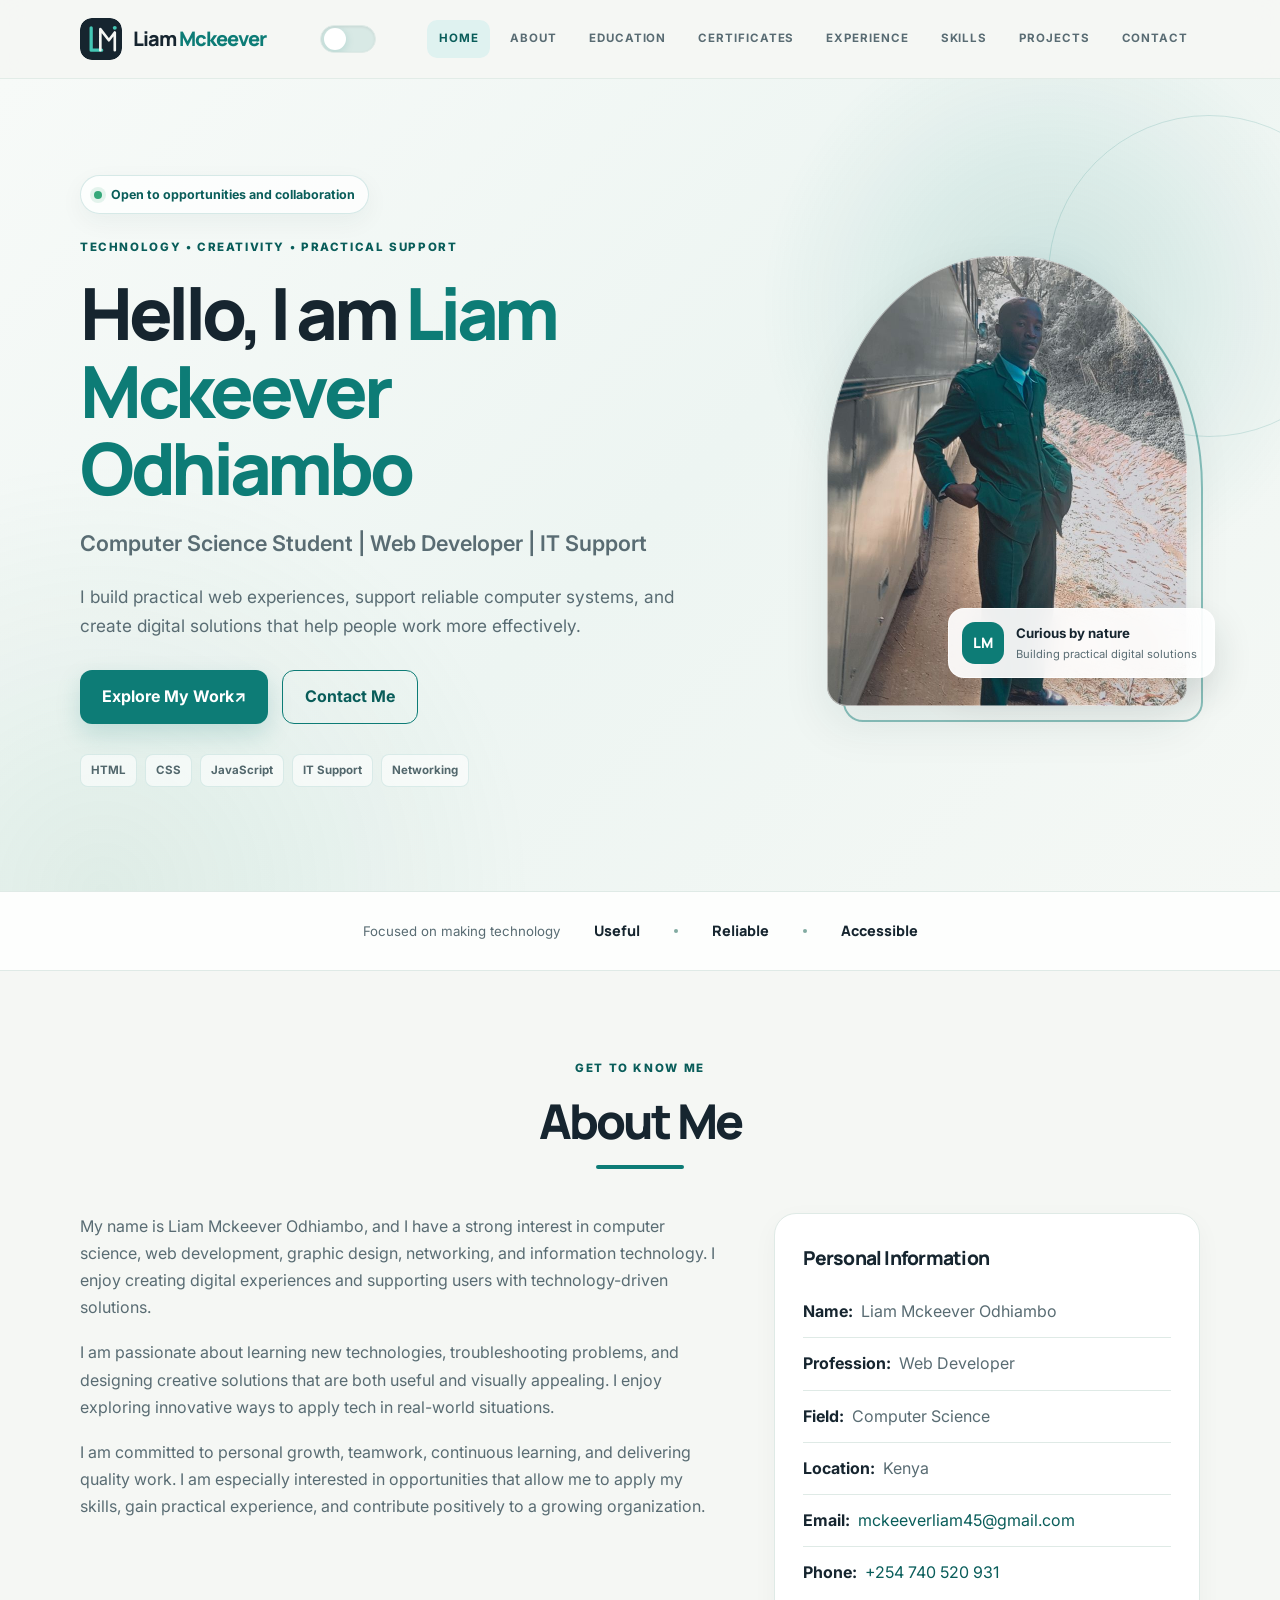
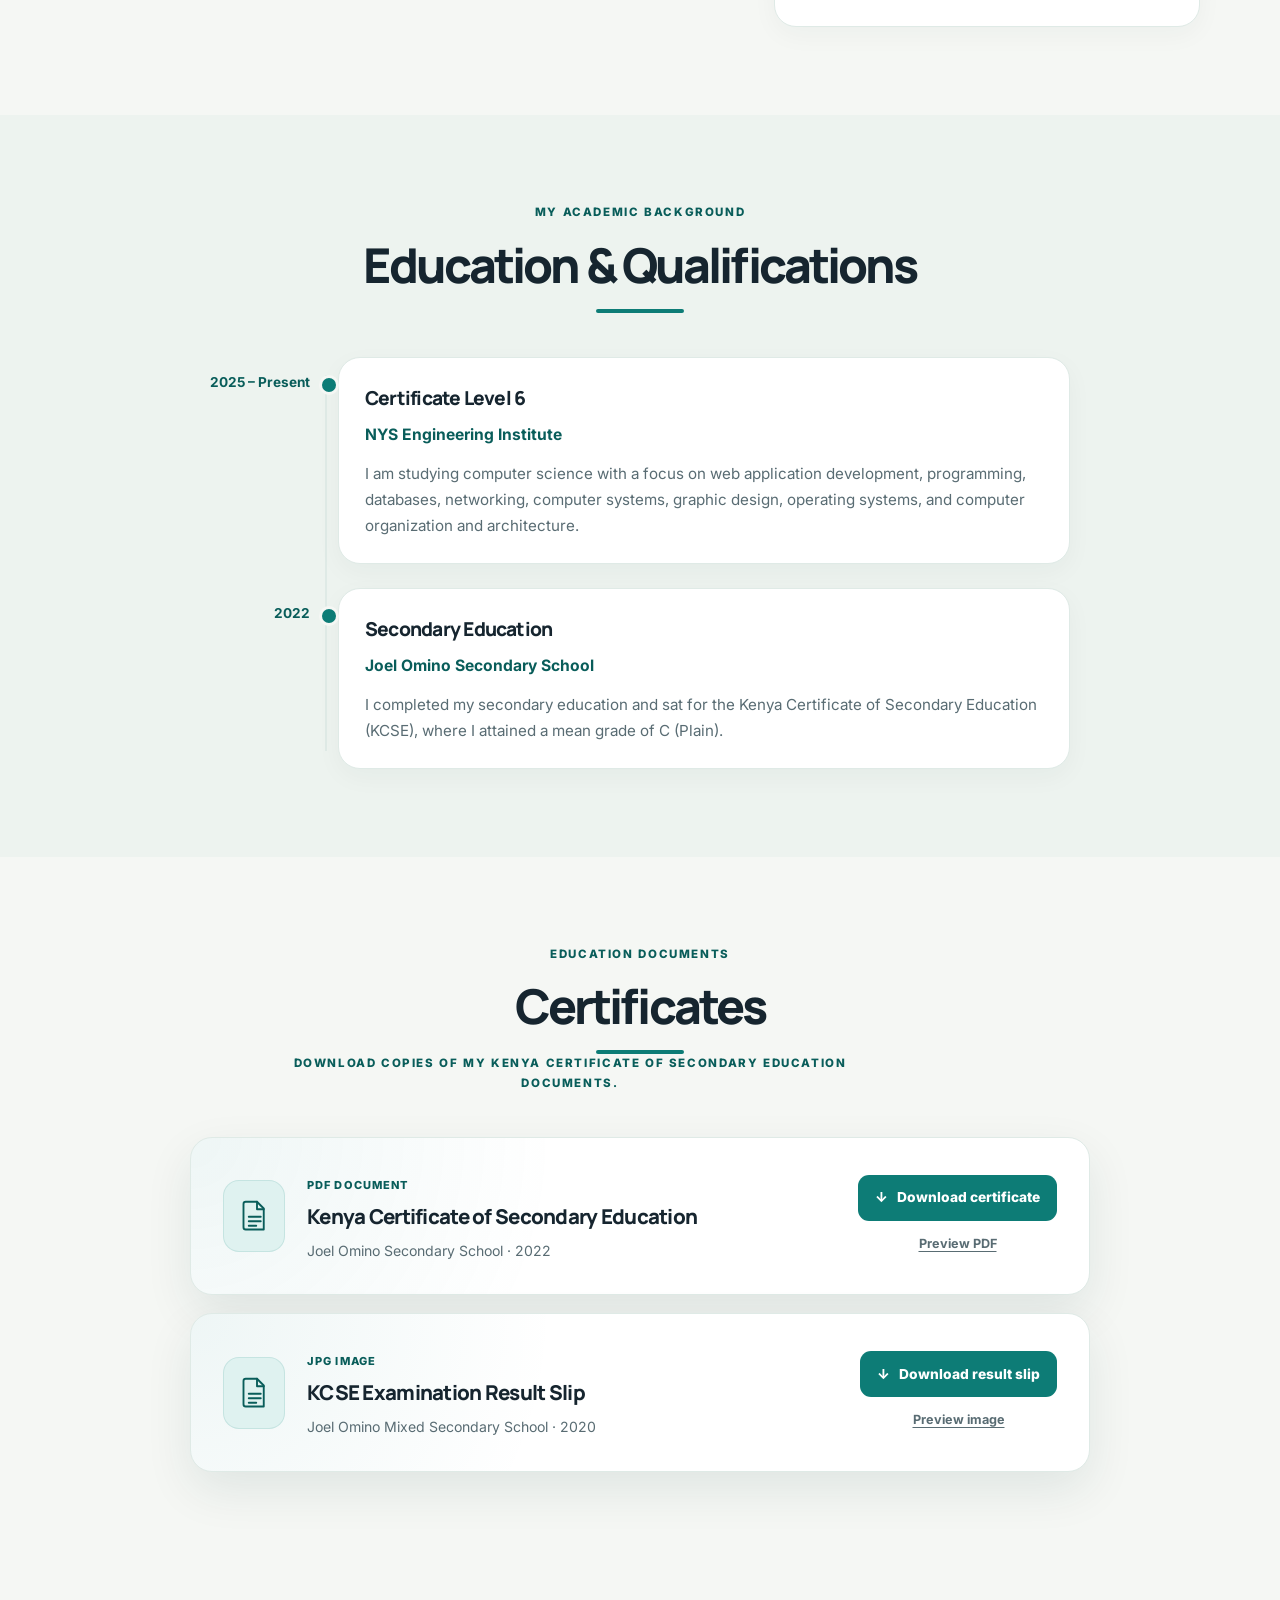
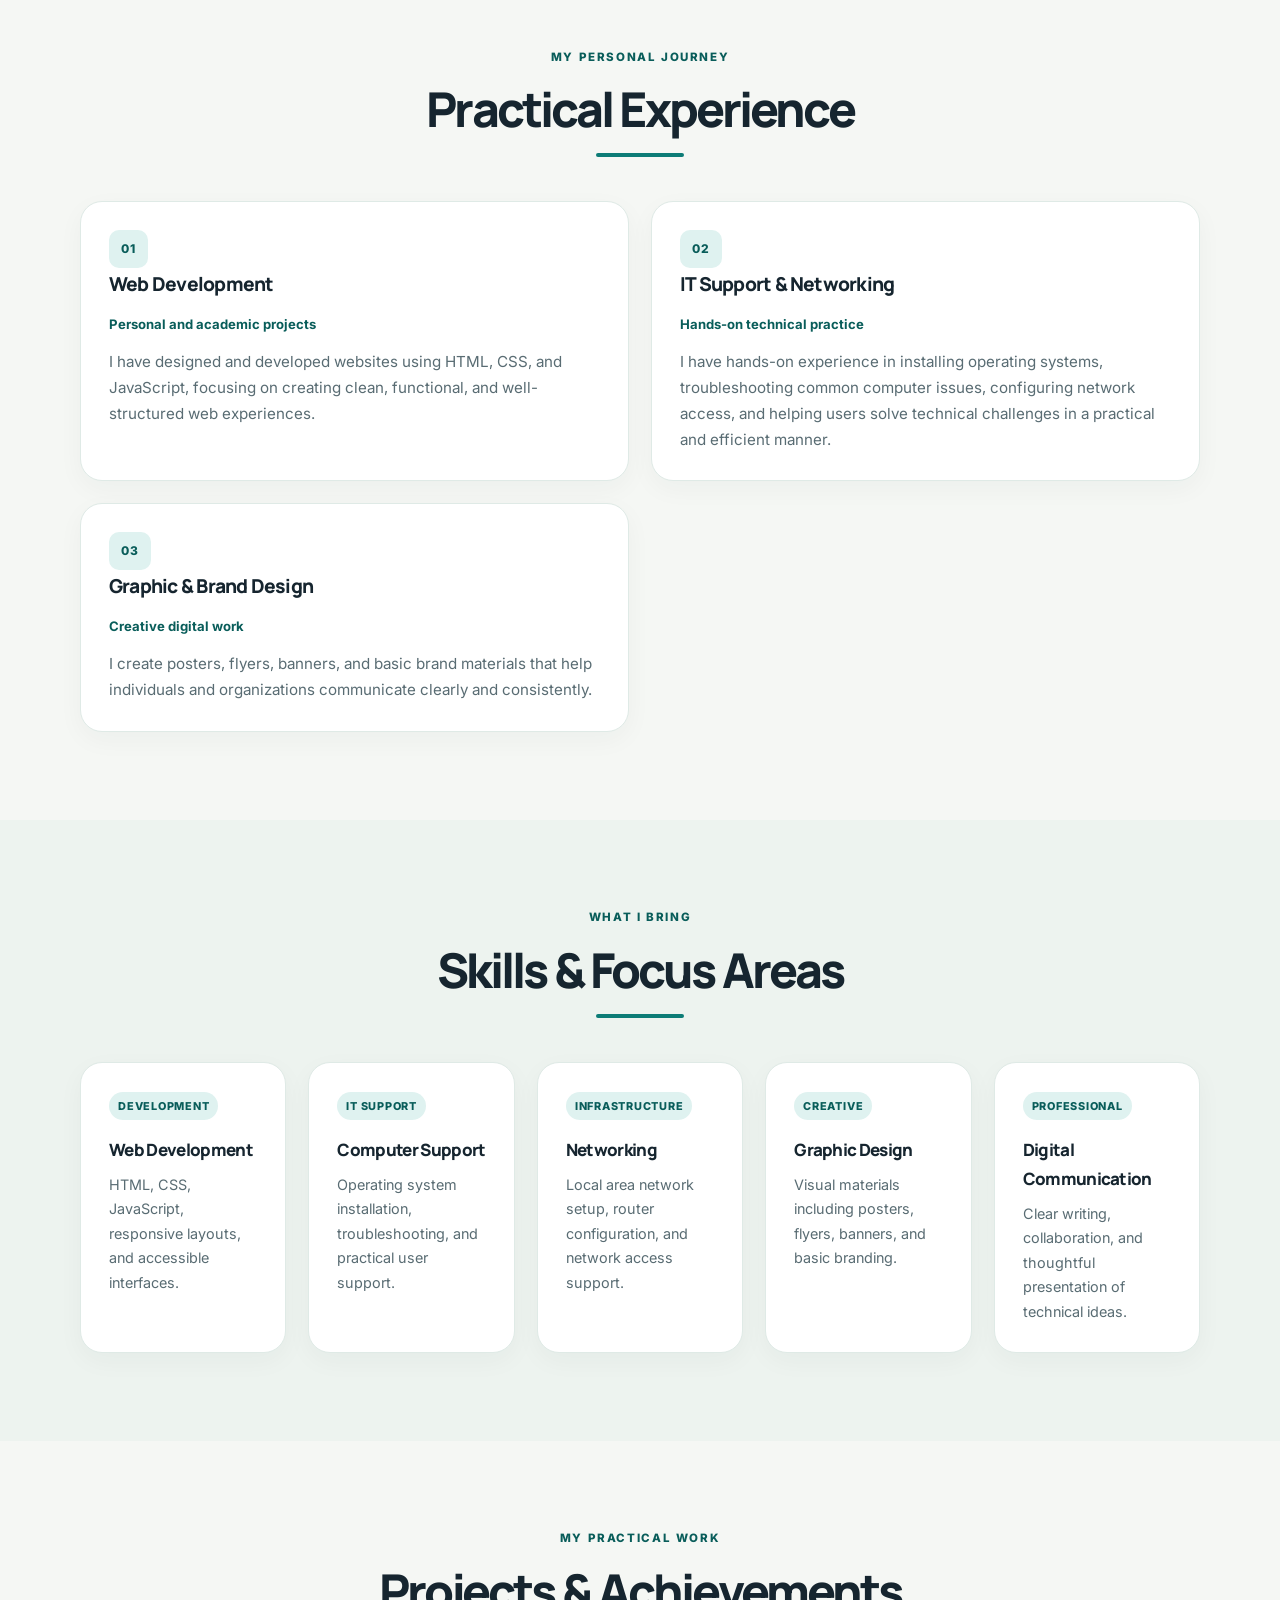
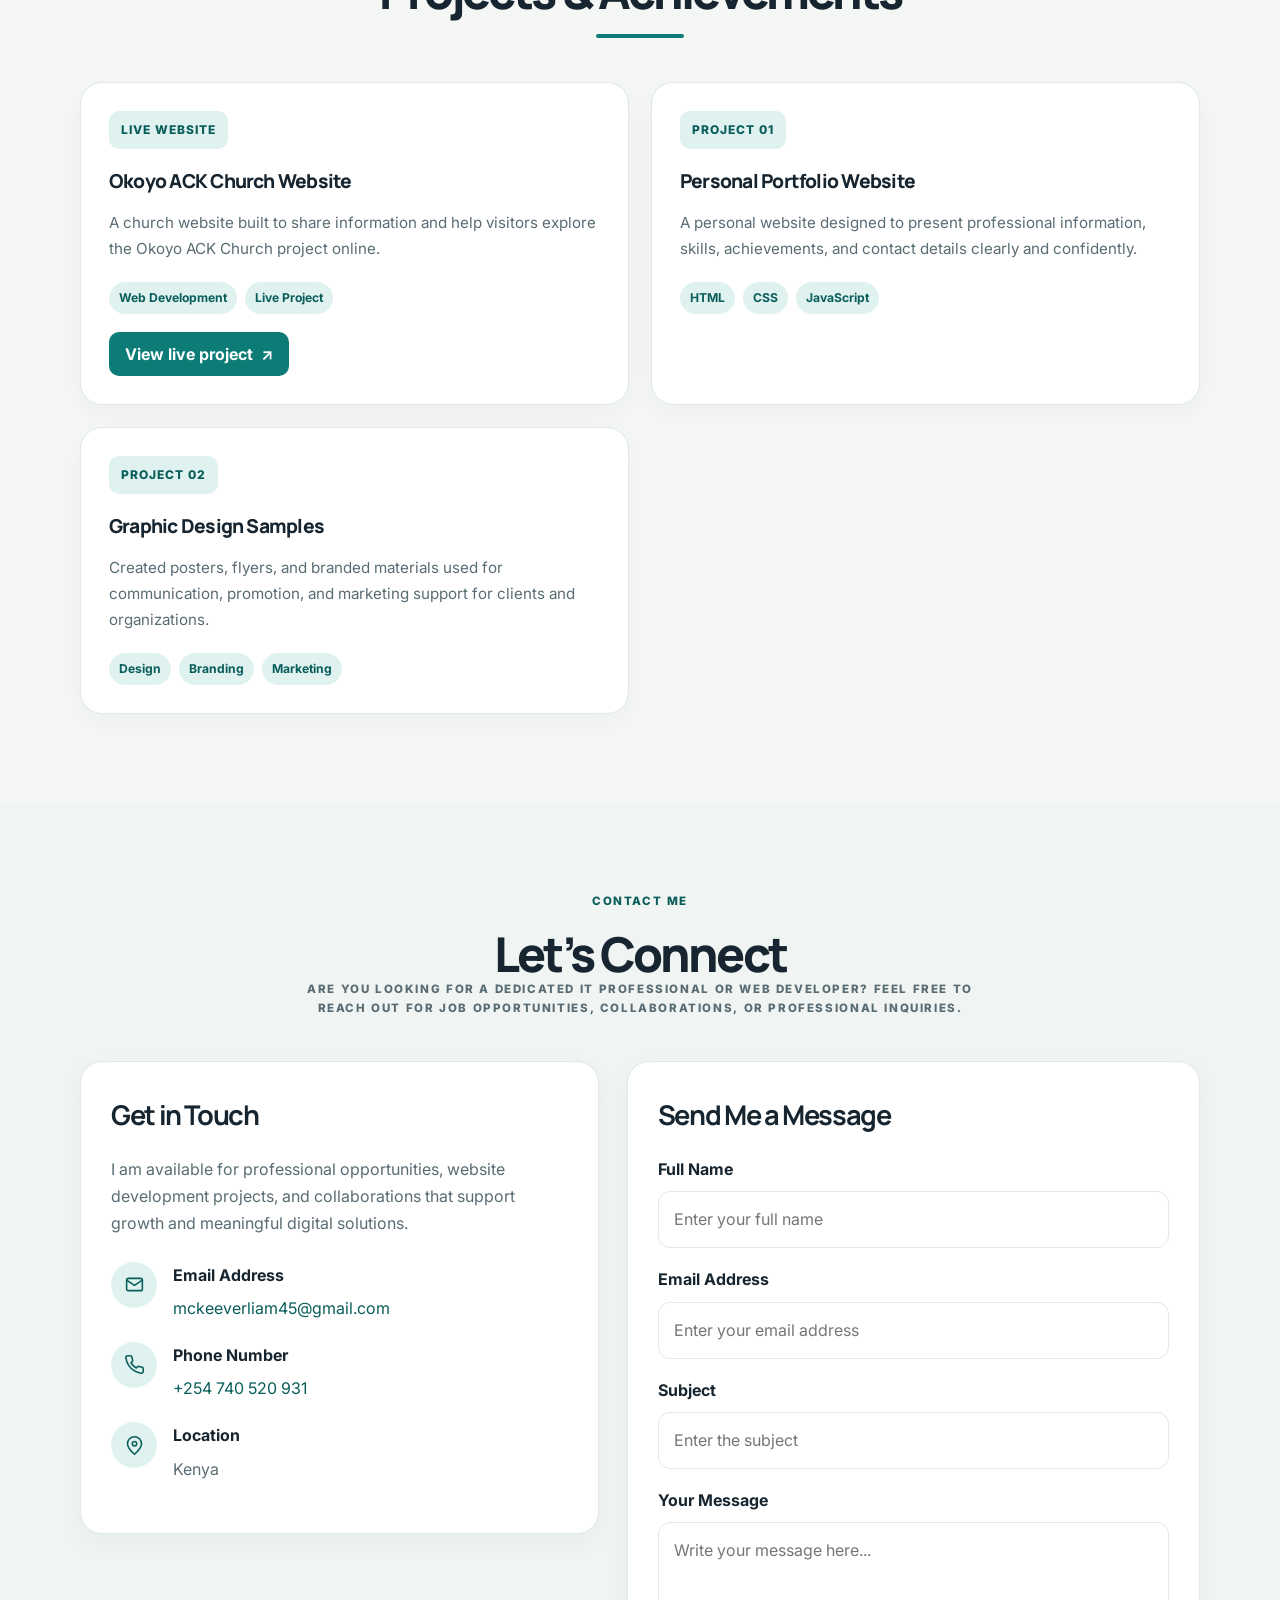
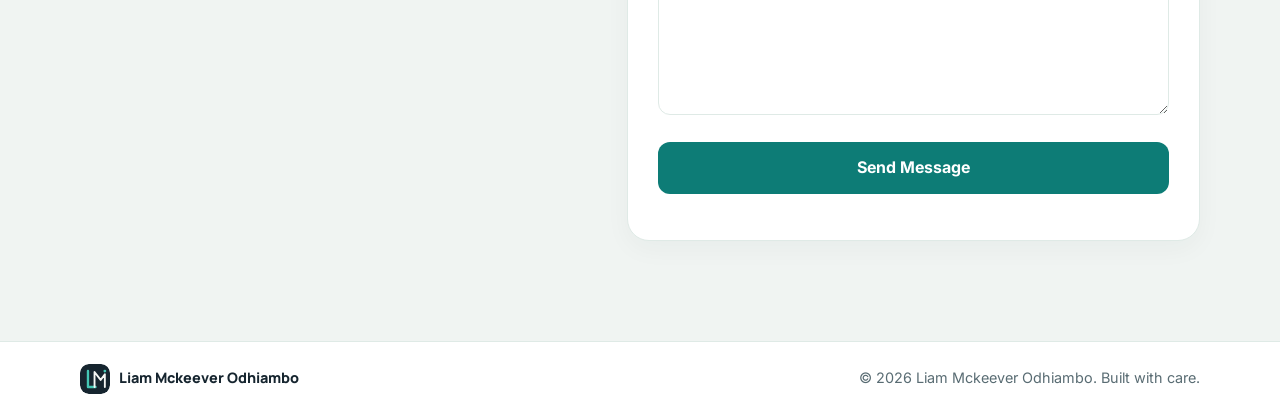
==== commit 58bd7b82: "Hide admin dashboard from public deployment Co-authored-by: Copilot <223556219+Copilot@users.noreply" ====
--- a/liamPortfoloo/index/index.html
+++ b/liamPortfoloo/index/index.html
@@ -5,17 +5,41 @@
     <meta name="viewport" content="width=device-width, initial-scale=1.0" />
     <meta
       name="description"
-      content="Professional portfolio for Liam Mckeever Odhiambo, showcasing experience, education, skills, projects, and contact information."
+      content="Liam Mckeever Odhiambo is a computer science student, web developer, and IT support professional. Explore projects, experience, skills, and contact details."
     />
-    <title>Liam Mckeever Odhiambo | Professional Portfolio</title>
+    <title>Liam Mckeever Odhiambo | Web Developer &amp; IT Support</title>
+    <meta name="robots" content="index, follow" />
+    <link rel="canonical" href="https://liamodiaga-cv-2d3y.onrender.com/" />
     <link rel="icon" type="image/svg+xml" href="../assets/liam-mark.svg" />
     <meta name="theme-color" content="#f5f7f4" />
     <meta property="og:type" content="website" />
-    <meta property="og:title" content="Liam Mckeever Odhiambo | Professional Portfolio" />
+    <meta property="og:site_name" content="Liam Mckeever Odhiambo" />
+    <meta property="og:title" content="Liam Mckeever Odhiambo | Web Developer &amp; IT Support" />
     <meta
       property="og:description"
       content="Web development, IT support, networking, and creative digital work by Liam Mckeever Odhiambo."
     />
+    <meta property="og:url" content="https://liamodiaga-cv-2d3y.onrender.com/" />
+    <meta property="og:image" content="https://liamodiaga-cv-2d3y.onrender.com/images/professional.jpg" />
+    <meta property="og:image:alt" content="Portrait of Liam Mckeever Odhiambo" />
+    <meta name="twitter:card" content="summary_large_image" />
+    <meta name="twitter:title" content="Liam Mckeever Odhiambo | Web Developer &amp; IT Support" />
+    <meta
+      name="twitter:description"
+      content="Web development, IT support, networking, and creative digital work by Liam Mckeever Odhiambo."
+    />
+    <meta name="twitter:image" content="https://liamodiaga-cv-2d3y.onrender.com/images/professional.jpg" />
+    <script type="application/ld+json">
+      {
+        "@context": "https://schema.org",
+        "@type": "Person",
+        "name": "Liam Mckeever Odhiambo",
+        "url": "https://liamodiaga-cv-2d3y.onrender.com/",
+        "image": "https://liamodiaga-cv-2d3y.onrender.com/images/professional.jpg",
+        "description": "Computer science student, web developer, and IT support professional.",
+        "jobTitle": ["Computer Science Student", "Web Developer", "IT Support"]
+      }
+    </script>
     <link rel="preconnect" href="https://fonts.googleapis.com" />
     <link rel="preconnect" href="https://fonts.gstatic.com" crossorigin />
     <link href="https://fonts.googleapis.com/css2?family=Manrope:wght@400;500;600;700;800&family=Inter:wght@400;500;600;700;800&display=swap" rel="stylesheet" />
@@ -524,7 +548,6 @@
           <span>Liam Mckeever Odhiambo</span>
         </a>
         <p>&copy; <span id="currentYear">2026</span> Liam Mckeever Odhiambo. Built with care.</p>
-        <a class="admin-access-link" href="admin.html">Portfolio admin</a>
       </div>
     </footer>
     <a class="back-to-top" href="#home" aria-label="Back to top">
--- a/liamPortfoloo/index/styles.css
+++ b/liamPortfoloo/index/styles.css
@@ -1348,16 +1348,6 @@
   margin: 0;
 }
 
-.admin-access-link {
-  color: var(--muted);
-  font-size: 0.8rem;
-  font-weight: 700;
-}
-
-.admin-access-link:hover {
-  color: var(--accent-dark);
-}
-
 .back-to-top {
   position: fixed;
   z-index: 19;
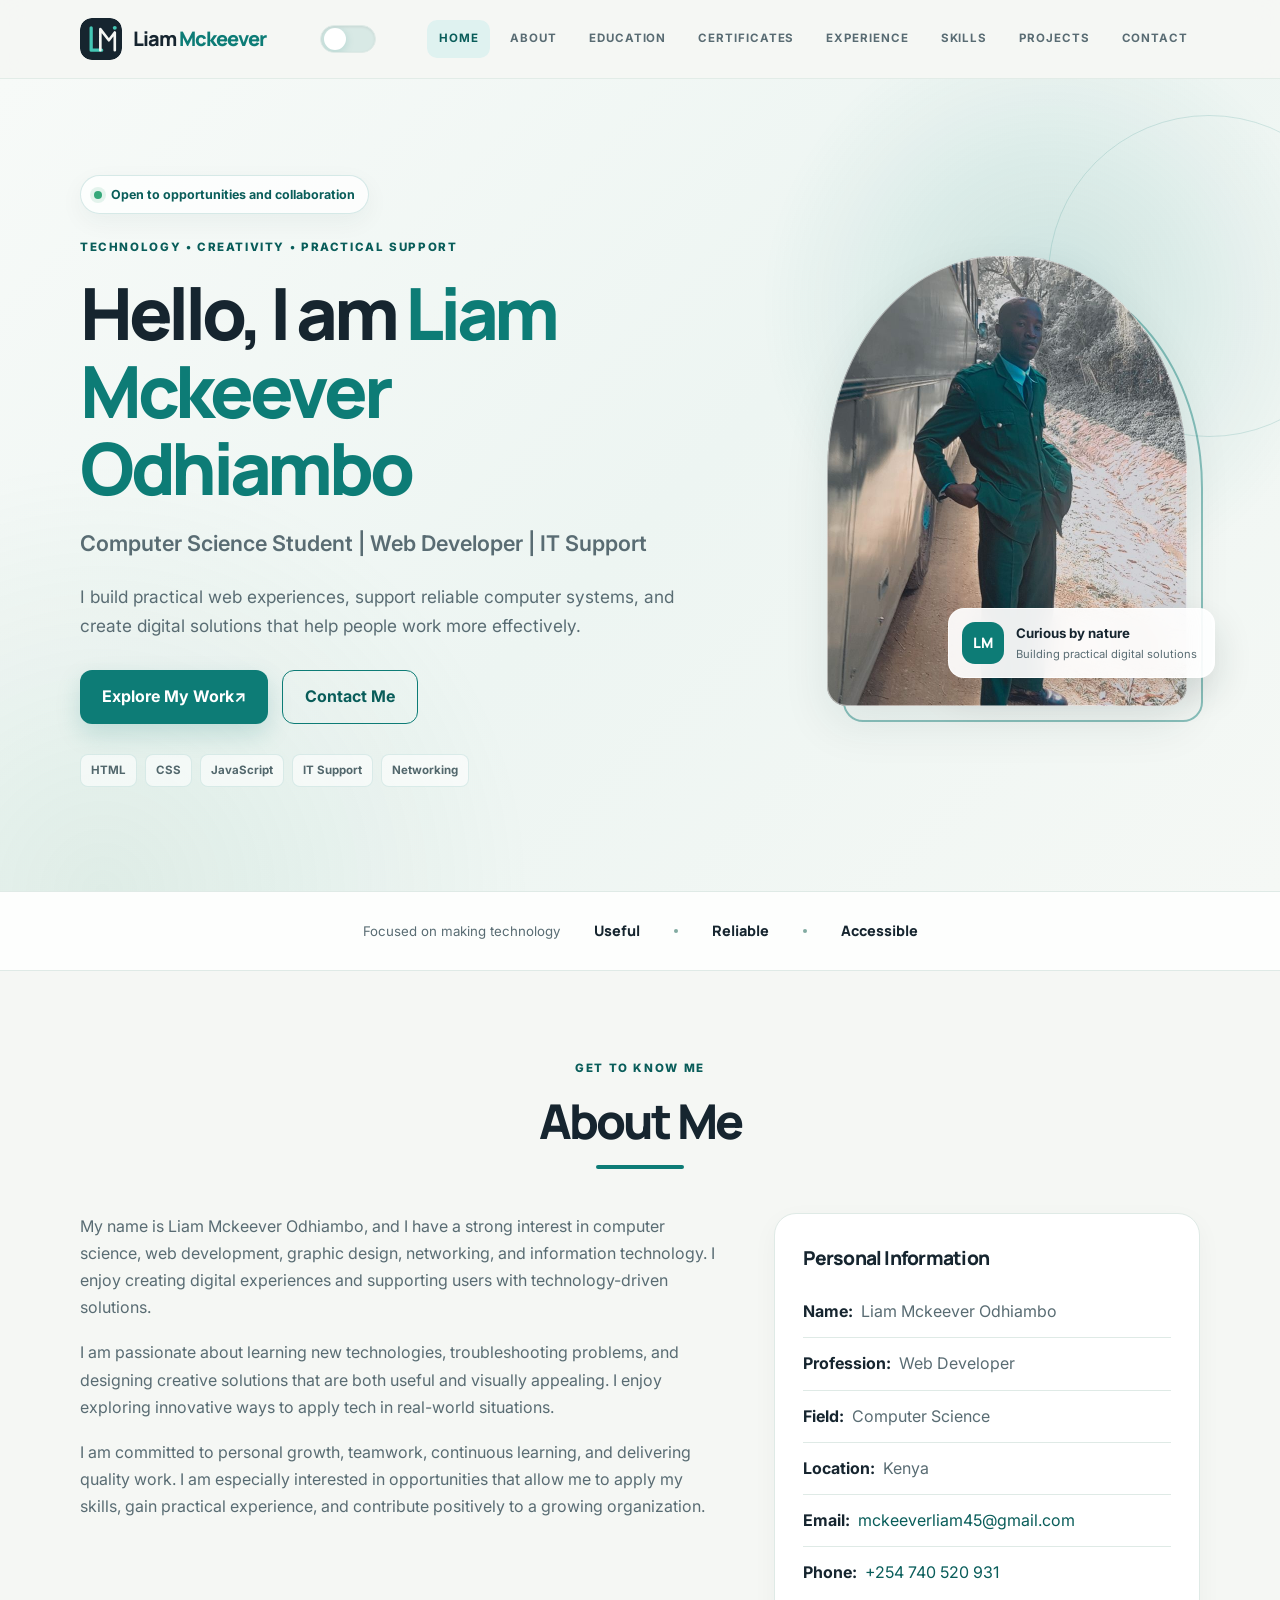
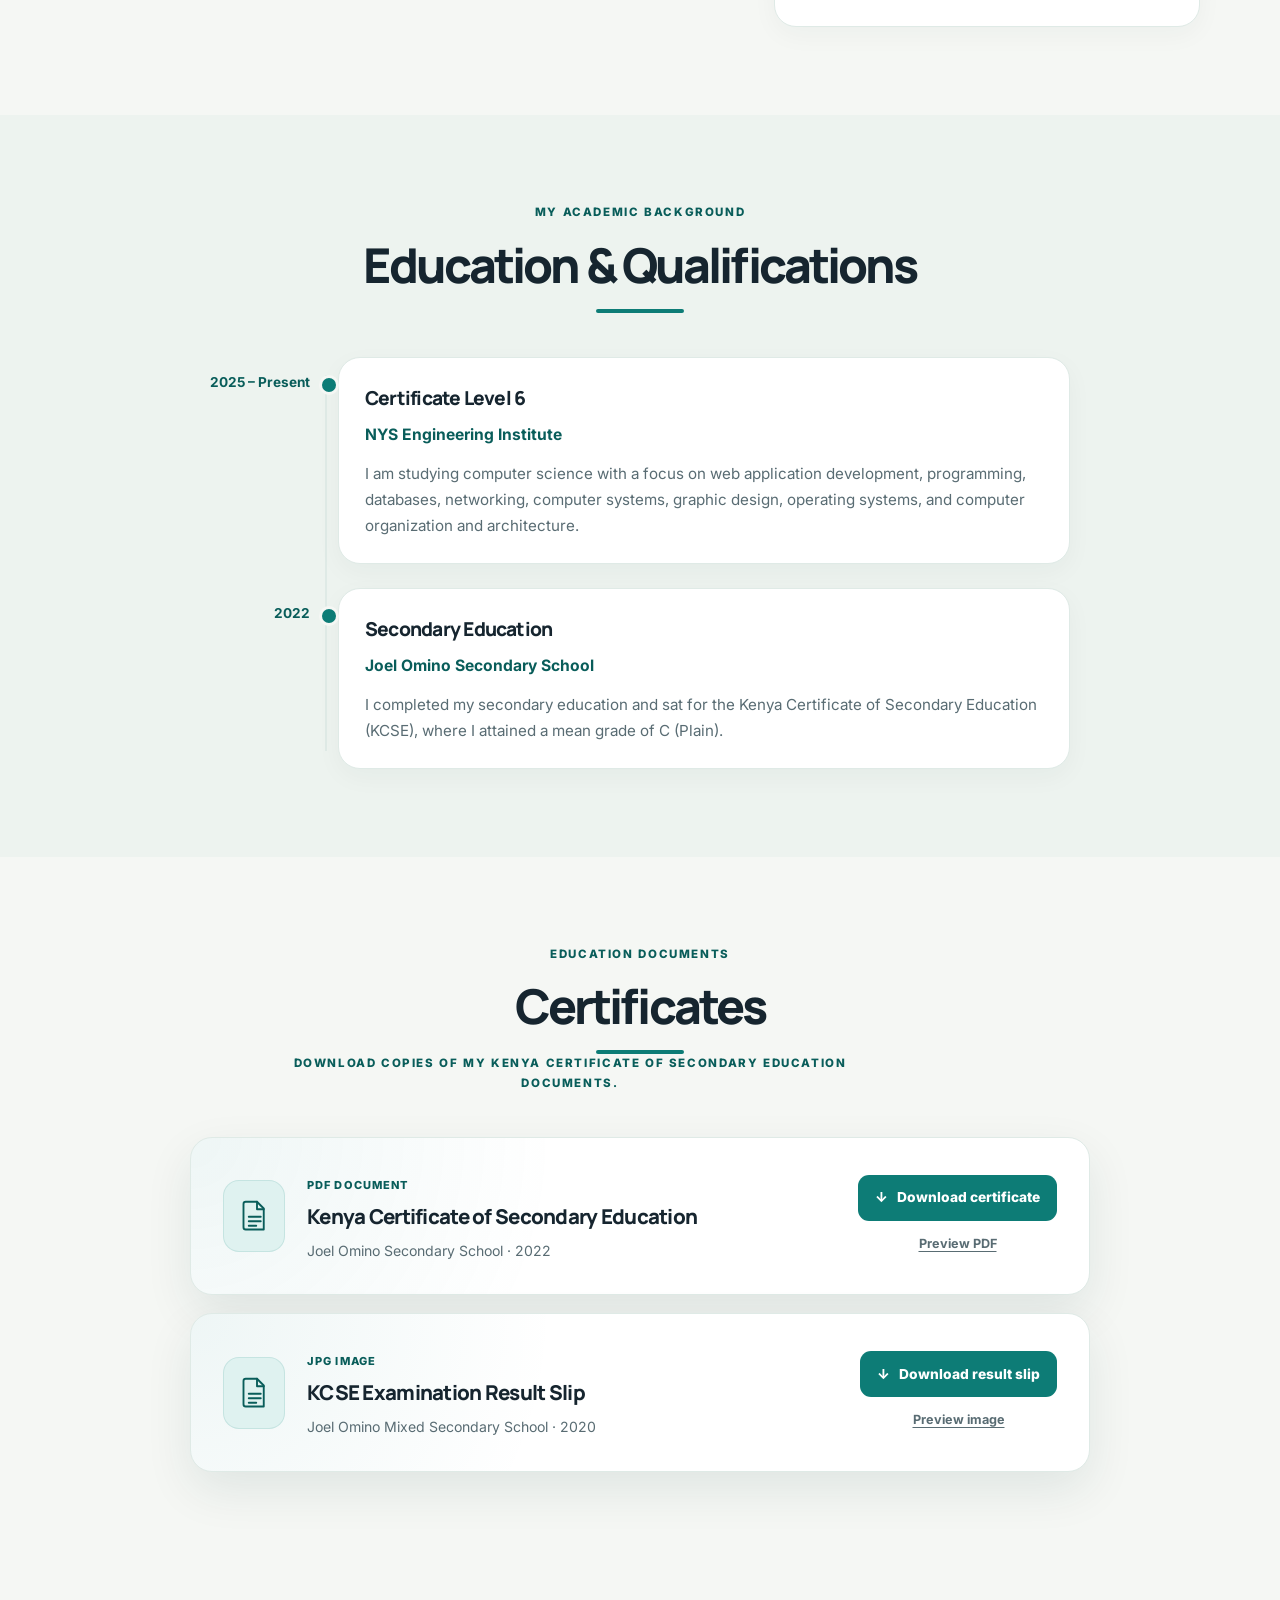
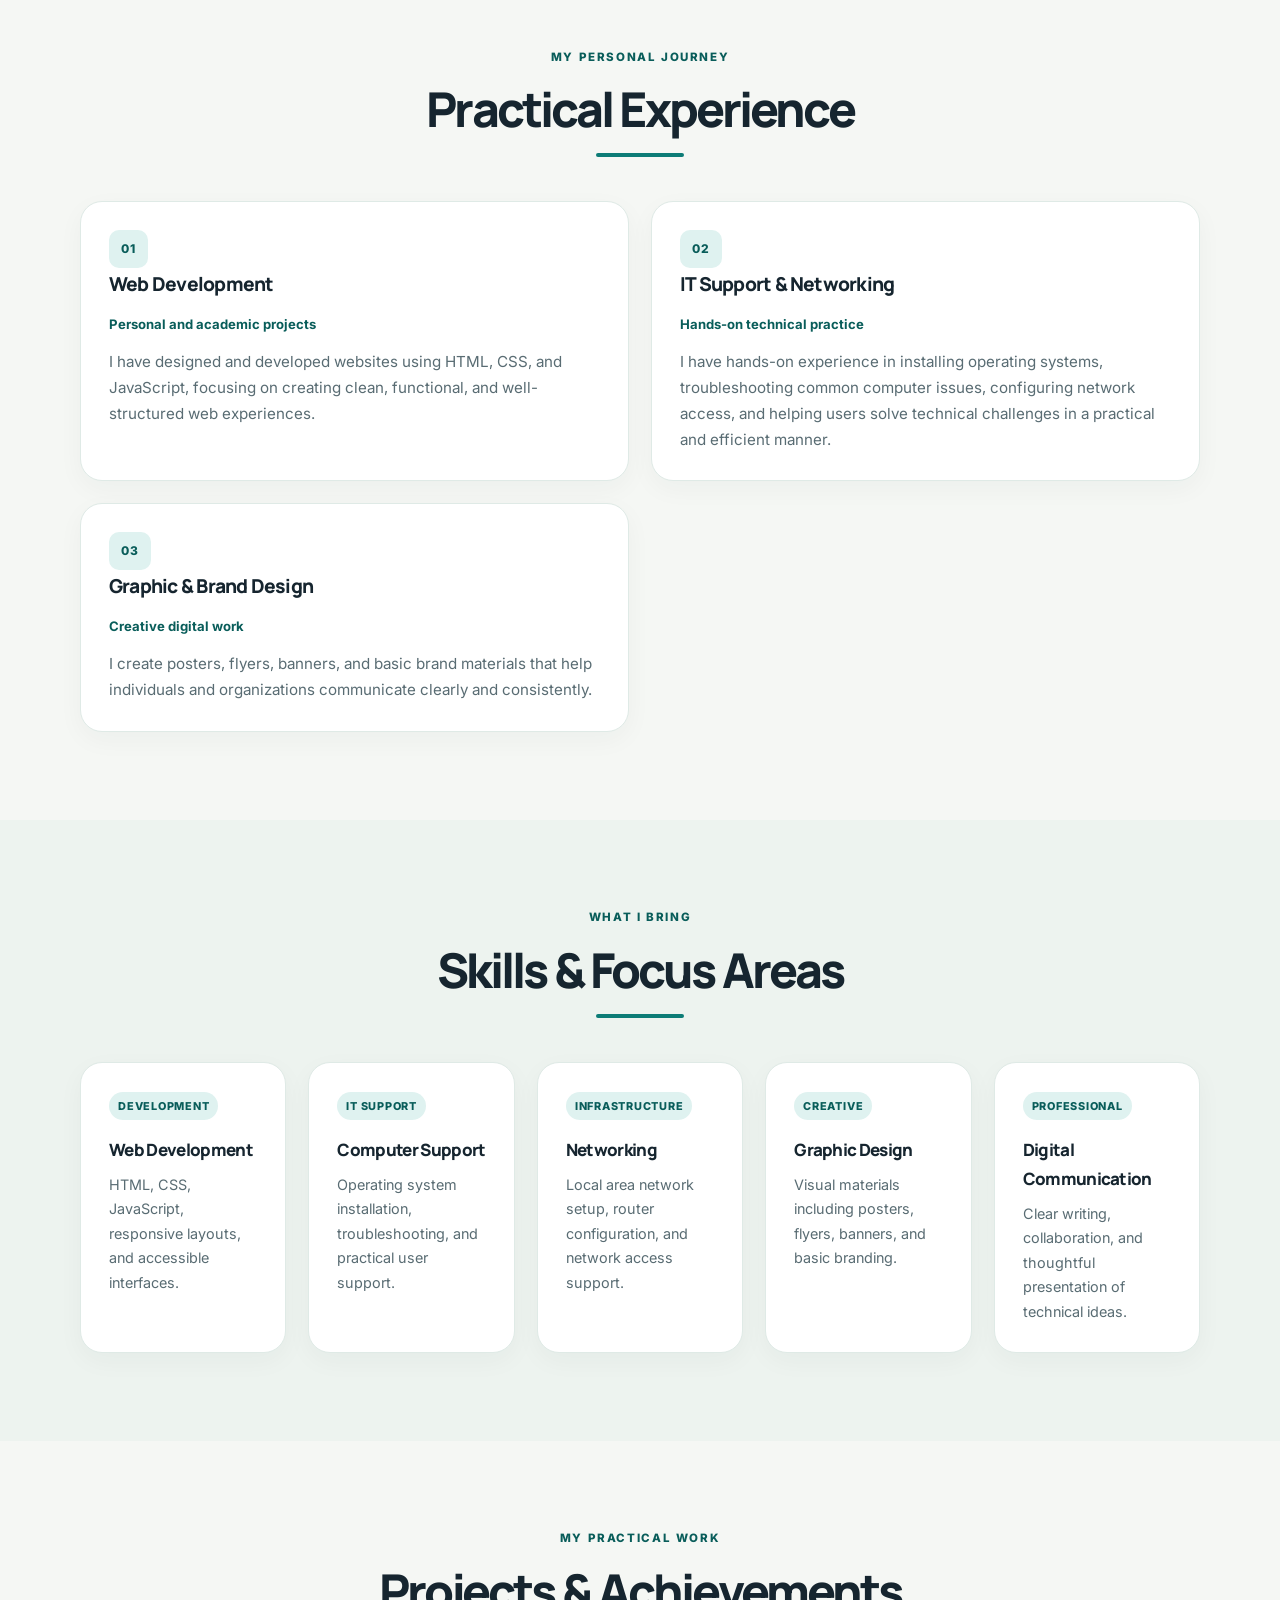
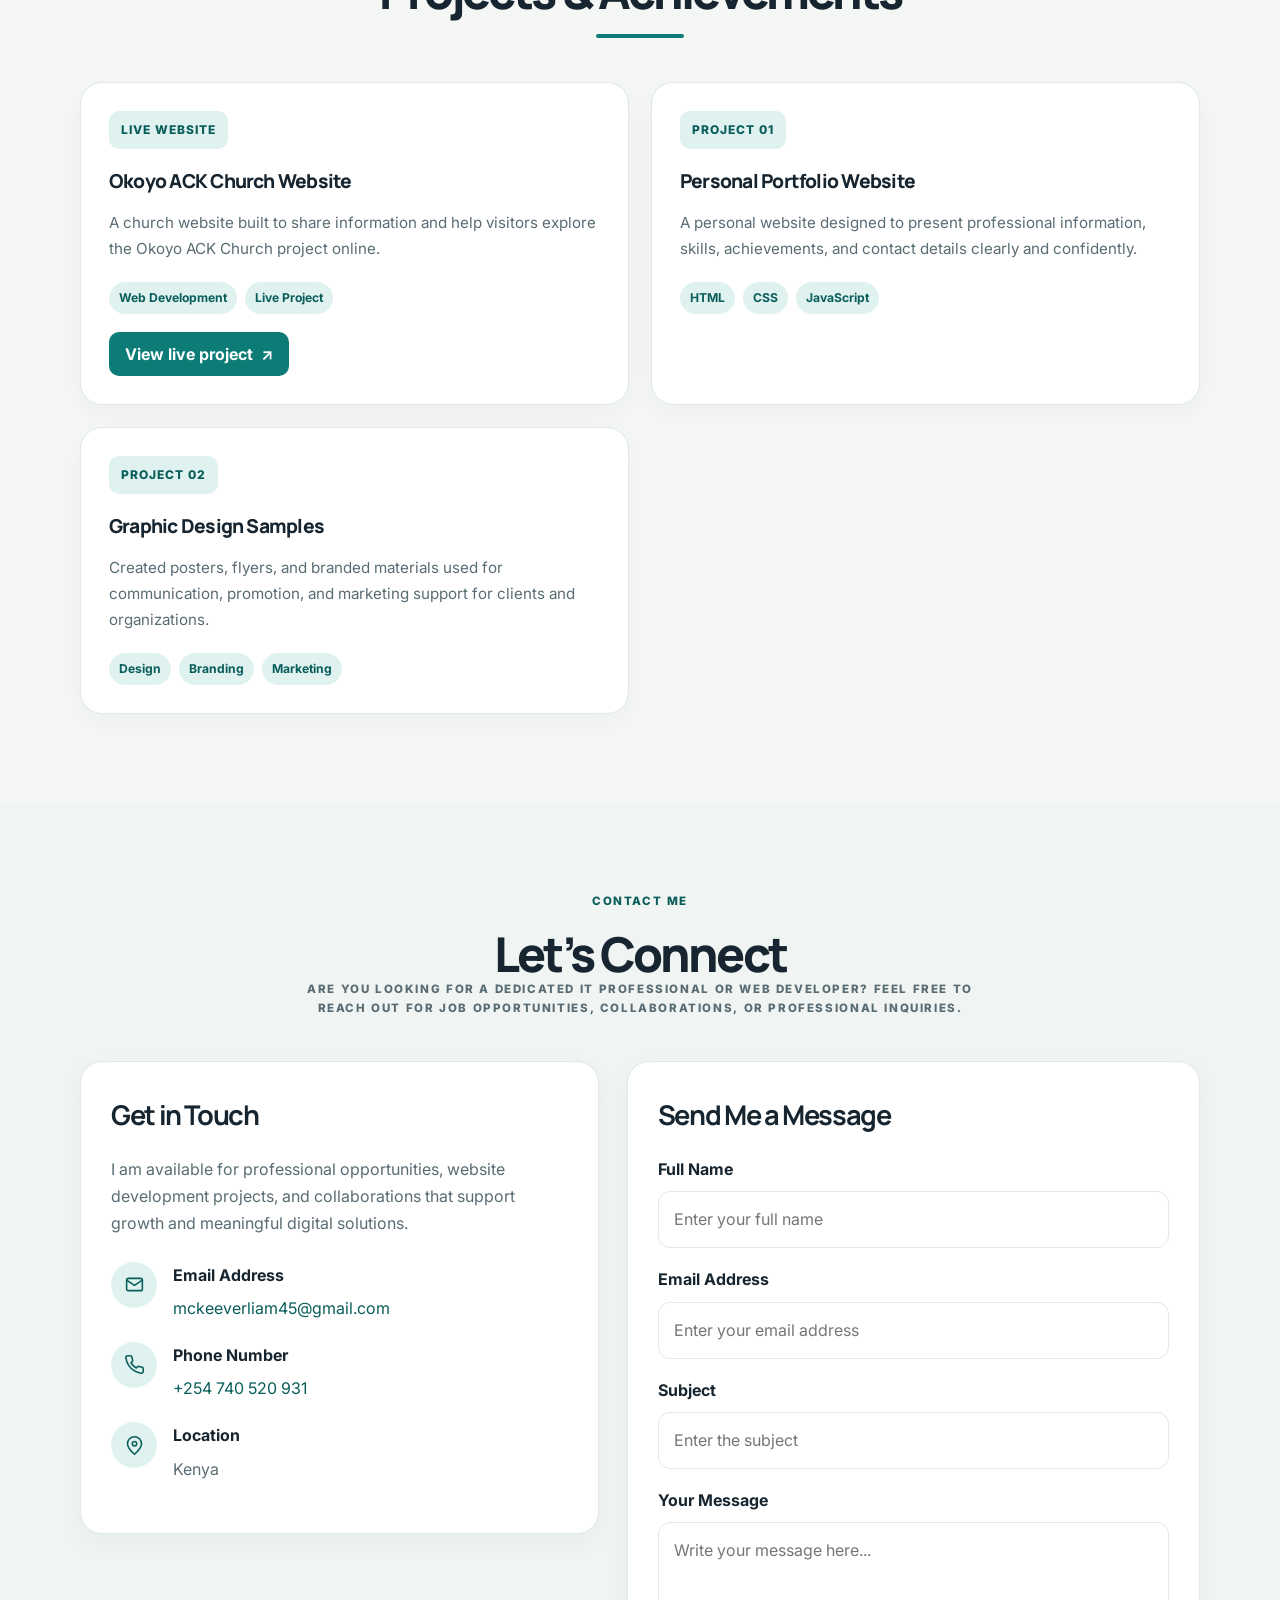
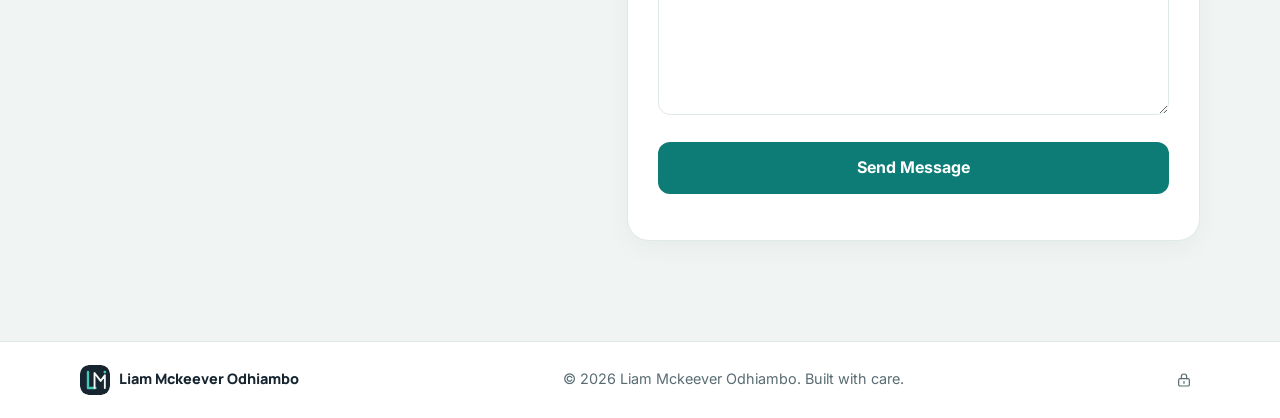
==== commit 422b993a: "Add footer admin sign-in icon Co-authored-by: Copilot <223556219+Copilot@users.noreply.github.com>" ====
--- a/liamPortfoloo/index/index.html
+++ b/liamPortfoloo/index/index.html
@@ -548,6 +548,12 @@
           <span>Liam Mckeever Odhiambo</span>
         </a>
         <p>&copy; <span id="currentYear">2026</span> Liam Mckeever Odhiambo. Built with care.</p>
+        <a class="footer-admin-link" href="admin.html" aria-label="Admin sign-in" title="Admin sign-in">
+          <svg viewBox="0 0 24 24" fill="none" stroke="currentColor" stroke-width="1.8" stroke-linecap="round" stroke-linejoin="round" aria-hidden="true" focusable="false">
+            <rect x="4" y="10" width="16" height="11" rx="2" />
+            <path d="M8 10V7a4 4 0 0 1 8 0v3M12 14v3" />
+          </svg>
+        </a>
       </div>
     </footer>
     <a class="back-to-top" href="#home" aria-label="Back to top">
--- a/liamPortfoloo/index/styles.css
+++ b/liamPortfoloo/index/styles.css
@@ -1348,6 +1348,31 @@
   margin: 0;
 }
 
+.footer-admin-link {
+  display: inline-grid;
+  width: 32px;
+  height: 32px;
+  place-items: center;
+  border-radius: 50%;
+  color: var(--muted);
+  transition: color 180ms ease, background-color 180ms ease;
+}
+
+.footer-admin-link:hover {
+  background: var(--accent-soft);
+  color: var(--accent-dark);
+}
+
+.footer-admin-link:focus-visible {
+  outline: 3px solid #e7a85b;
+  outline-offset: 3px;
+}
+
+.footer-admin-link svg {
+  width: 16px;
+  height: 16px;
+}
+
 .back-to-top {
   position: fixed;
   z-index: 19;
@@ -2604,6 +2629,9 @@
 [data-theme="dark"] .footer-brand {
   color: var(--text);
 }
+[data-theme="dark"] .footer-admin-link:hover {
+  color: var(--accent);
+}
 
 /* ── Back-to-top ─────────────────────────────────────────── */
 [data-theme="dark"] .back-to-top {
